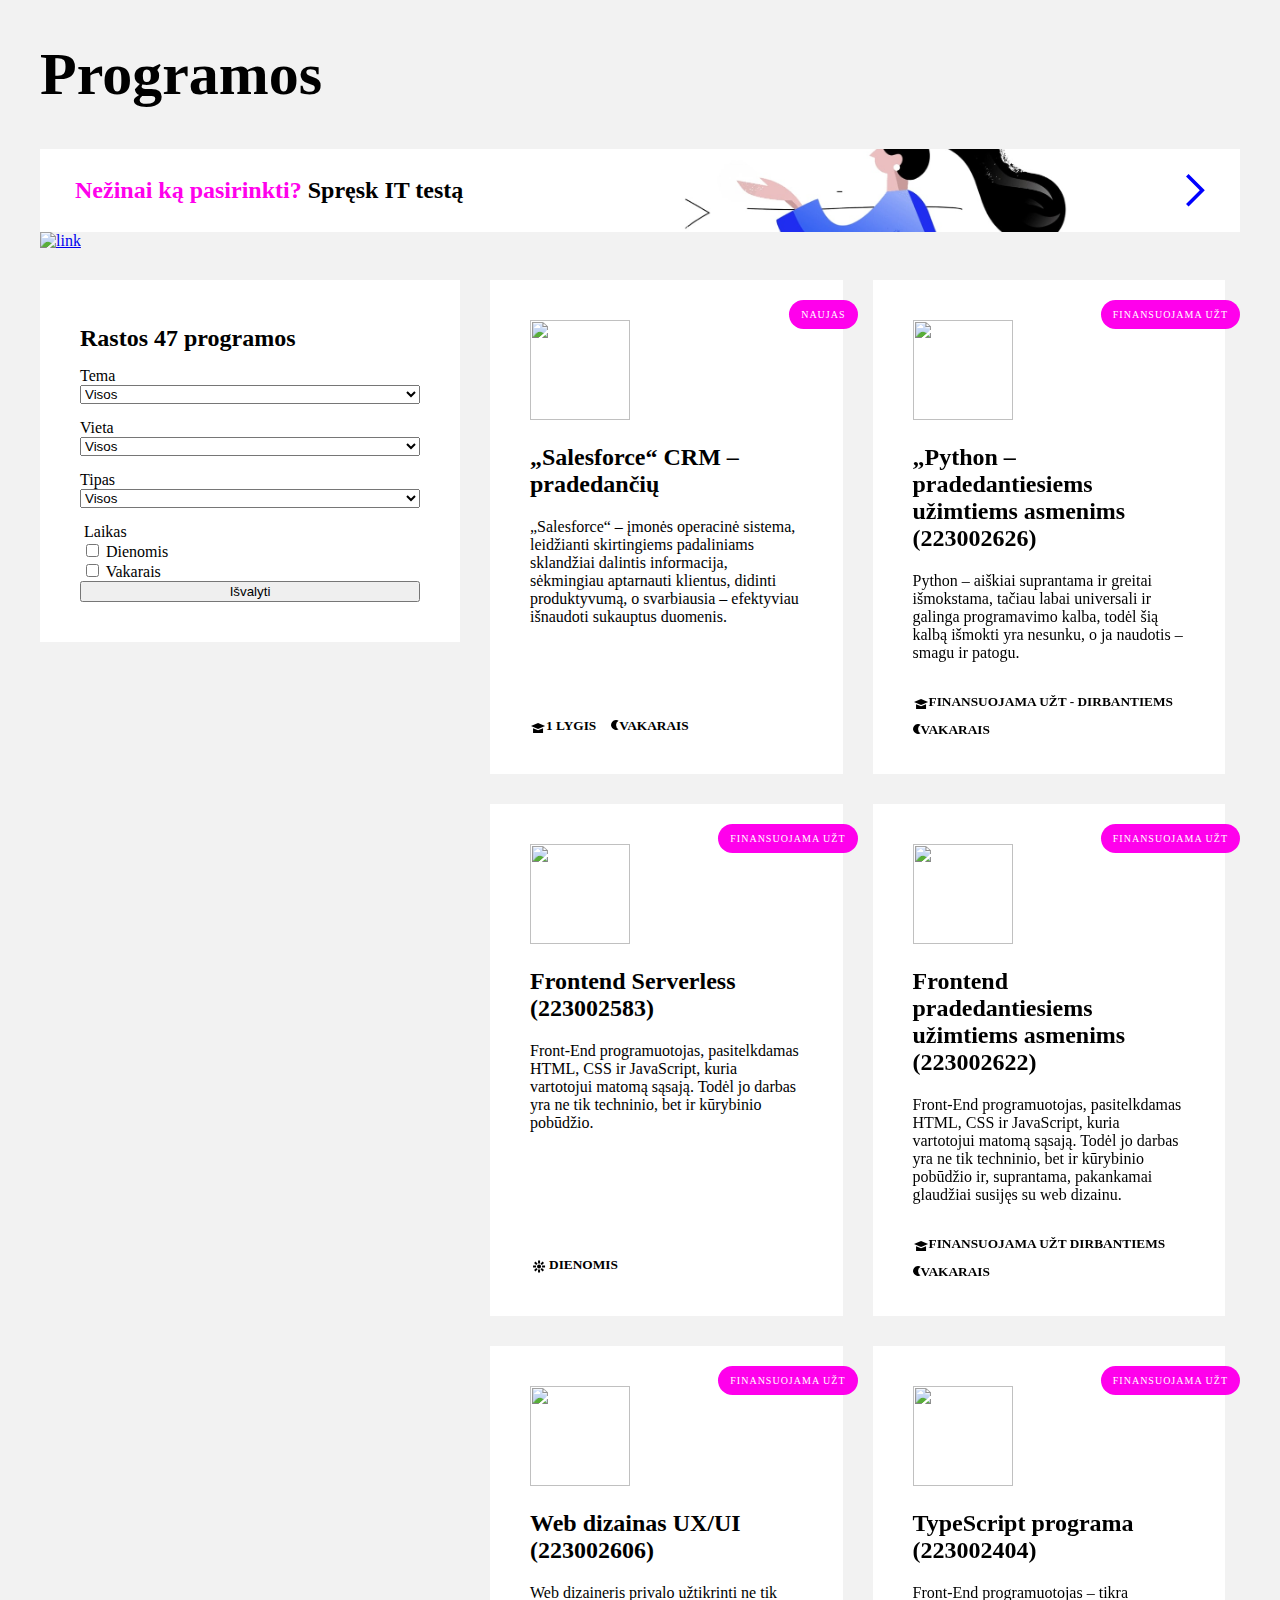
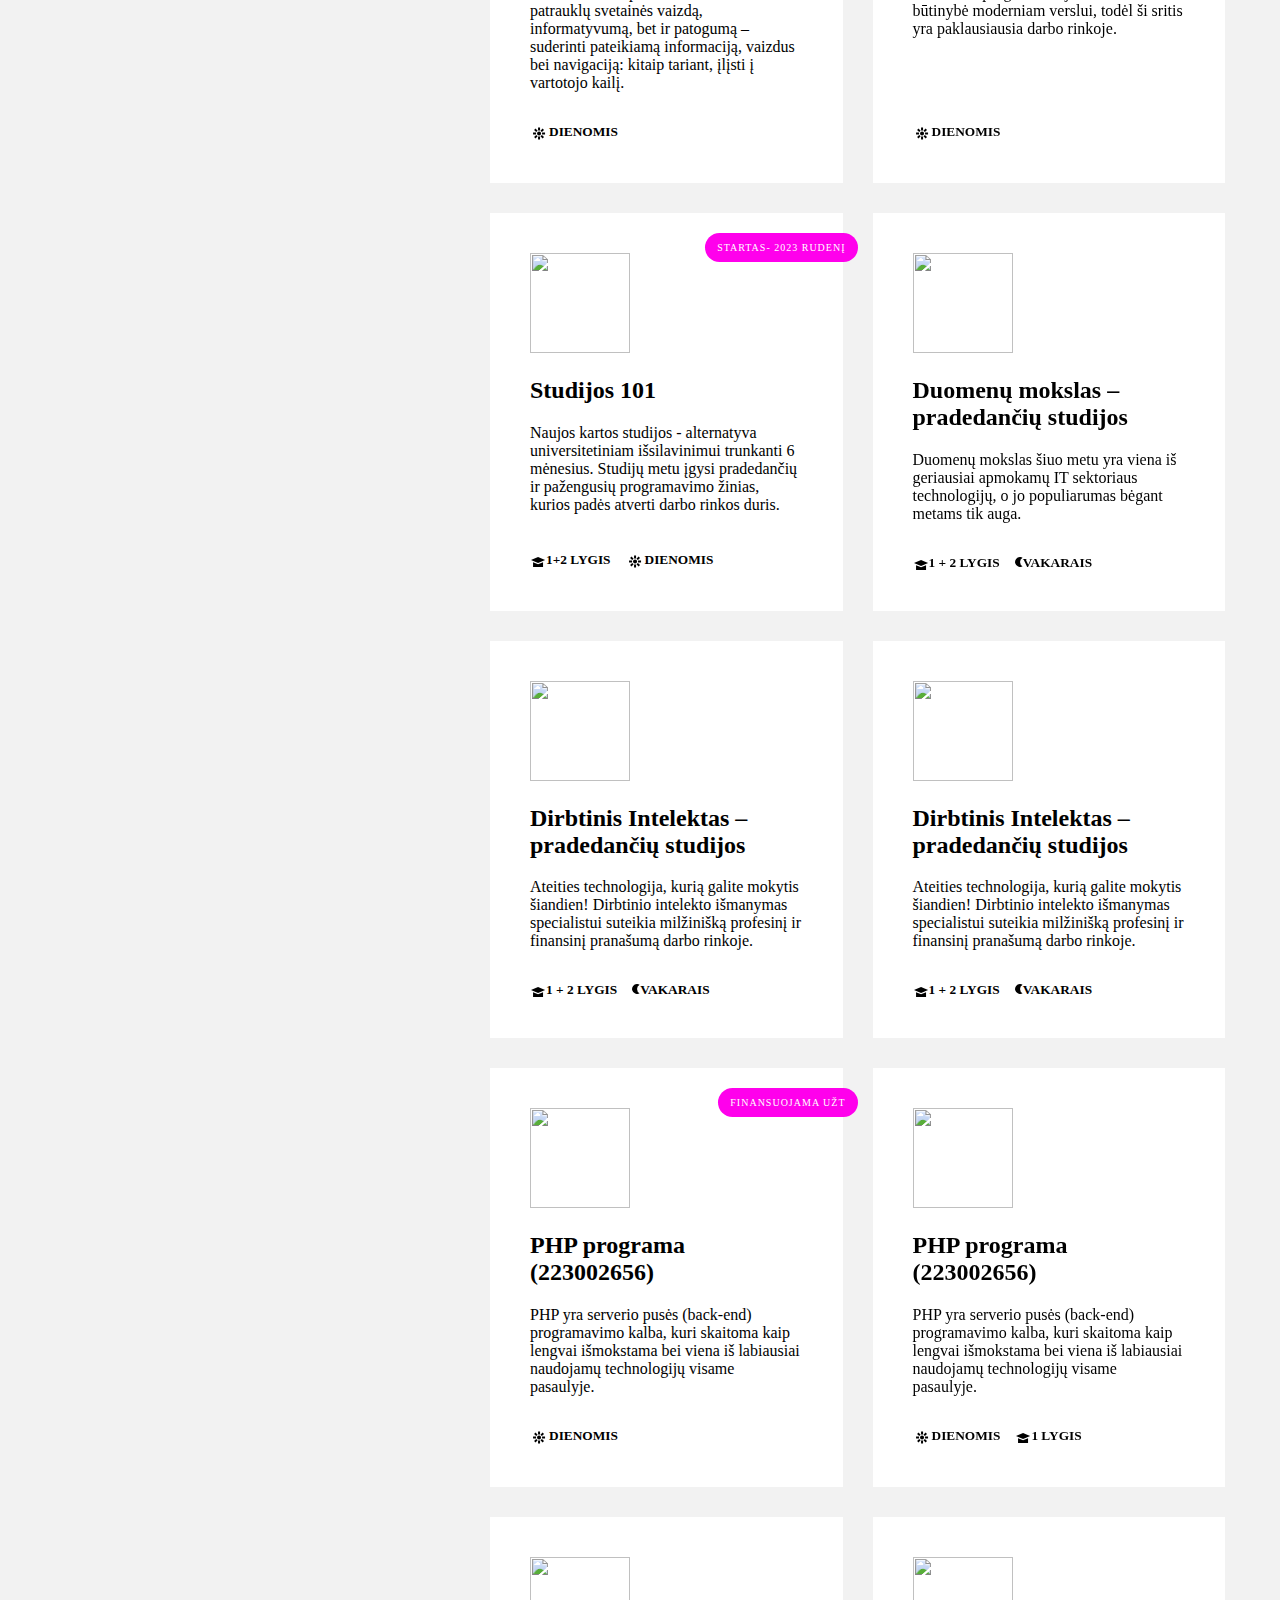
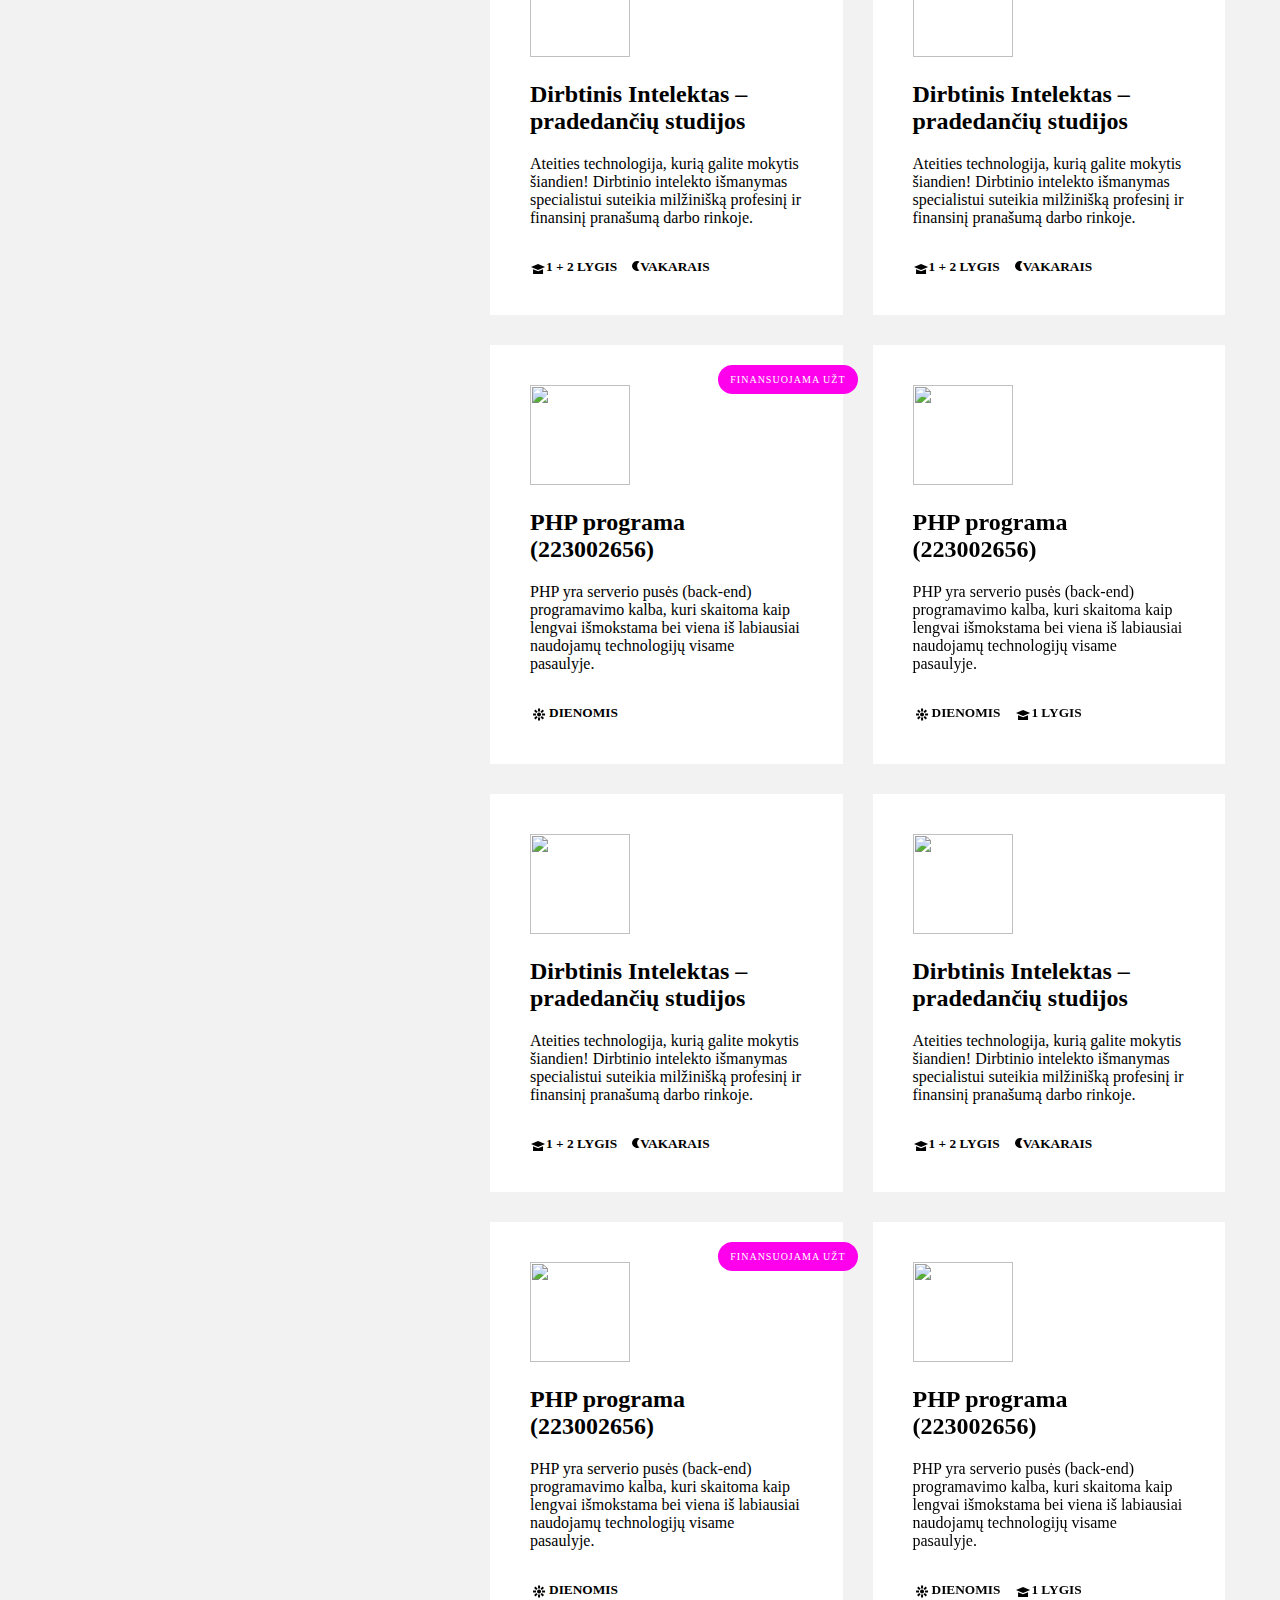
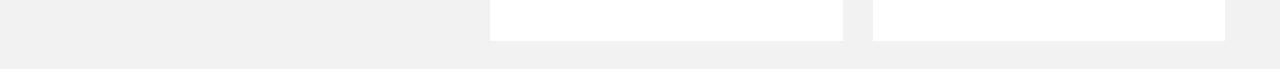
==== index.html @ 1497d42a "name" ====
<!DOCTYPE html>
<html lang="en">

<head>
    <meta charset="UTF-8">
    <meta http-equiv="X-UA-Compatible" content="IE=edge">
    <meta name="viewport" content="width=device-width, initial-scale=1.0">
    <title>Programos</title>

    <link rel="stylesheet" href="/style.css">

</head>

<body>
    <div class="content-wrapper">
        <div class="main-content">
            <h1 class="page-title">Programos</h1>
<a href="#" class="bg-image">
    <span class="link-wrapper"> 
<span class="pink-color">Nežinai ką pasirinkti?</span>
<span class="black-color">Spręsk IT testą</span>
</span>
<svg xmlns='http://www.w3.org/2000/svg' width='19' height='33'><path d='M2.535 32.526L.033 30.024l13.76-13.761L.034 2.502 2.535-.001 18.8 16.263z' fill-rule='evenodd'/></svg>
</a>



            <a href="#"> <img src="https://codeacademy.lt/wp-content/uploads/2021/05/Desktop_banner-2048x140.jpg" alt="link"> </a>
            <div class="programs-wrapper">

                <div class="programs-selector">
                    <h2 class="selector-title">Rastos 47 programos</h2>
                    <div class="selector-element">
                        <label for="theme">Tema</label>
                        <select id="theme">
                            <option value="0">Visos</option>
                            <option value="1">Testavimas</option>
                            <option value="2">Programavimas</option>
                            <option value="3">Dizainas</option>
                            <option value="4">Duomenys</option>
                            <option value="5">Rinkodara</option>
                        </select>
                    </div>

                    <div class="selector-element">
                        <label for="city">Vieta</label>
                        <select id="city">
                            <option value="0">Visos</option>
                            <option value="1">Online</option>
                            <option value="2">Vilnius</option>
                            <option value="3">Kaunas</option>
                            <option value="4">Klaipėda</option>
                        </select>
                    </div>

                    <div class="selector-element">
                        <label for="type">Tipas</label>
                        <select id="type">
                            <option value="0">Visos</option>
                            <option value="1">Testavimas</option>
                            <option value="2">Programavimas</option>
                            <option value="3">Dizainas</option>
                            <option value="4">Duomenys</option>
                            <option value="5">Rinkodara</option>
                        </select>
                    </div>

<fieldset>
<legend for="time-select">Laikas</legend>
    <div class="form-control"> 
<input type="checkbox" id="time-day">
<label for="time-day">Dienomis</label>
</div> 
<div class="form-control"> 
<input type="checkbox" id="time-night">
<label for="time-night">Vakarais</label>
</div> 
</fieldset>
<button>Išvalyti</button>
 </div>


                <div class="programs-options">

                    <div class="course">
                        <a href="#">
                            <span class="label">Naujas</span>
                            <div class="course-wrapper">
                                <img class="image" src="https://codeacademy.lt/wp-content/uploads/2022/08/Black-18.svg">
                            <h2 class="course-title">„Salesforce“ CRM – pradedančių</h2>
                            <p class="course-description">
                                „Salesforce“ – įmonės operacinė sistema, leidžianti skirtingiems padaliniams sklandžiai
                                dalintis informacija, sėkmingiau aptarnauti klientus, didinti produktyvumą, o
                                svarbiausia – efektyviau išnaudoti sukauptus duomenis.
                            </p>
                        </div>
                            <ul class="features">
                                <li class="icon-cap">1 lygis</li>
                                <li class="icon-moon">Vakarais</li>
                            </ul>
                    </a>
                </div>

                <div class="course">
                    <a href="#">
                        <span class="label">Finansuojama UŽT</span>
                        <div class="course-wrapper">
                            <img class="image" src="https://codeacademy.lt/wp-content/uploads//2021/03/Python_dark-1.svg">
                        <h2 class="course-title">„Python – pradedantiesiems užimtiems asmenims (223002626)</h2>
                        <p class="course-description">
                            Python – aiškiai suprantama ir greitai išmokstama, tačiau labai universali ir galinga programavimo kalba, todėl šią kalbą išmokti yra nesunku, o ja naudotis – smagu ir patogu.
                        </p>
                    </div>
                        <ul class="features">
                            <li class="icon-cap">
                                Finansuojama UŽT - dirbantiems                    </li>
                            <li class="icon-moon">Vakarais</li>
                        </ul>
                </a>
            </div>

            <div class="course">
                <a href="#">
                    <span class="label">Finansuojama UŽT</span>
                    <div class="course-wrapper">
                        <img class="image" src="https://codeacademy.lt/wp-content/uploads//2021/03/Fron-End_dark-1.svg">
                    <h2 class="course-title">Frontend Serverless (223002583)</h2>
                    <p class="course-description">
                        Front-End programuotojas, pasitelkdamas HTML, CSS ir JavaScript, kuria vartotojui matomą sąsają. Todėl jo darbas yra ne tik techninio, bet ir kūrybinio pobūdžio.
                    </p>
                </div>
                    <ul class="features">
                        <li class="icon-sun">Dienomis</li>
                    </ul>
            </a>
        </div>

        <div class="course">
            <a href="#">
                <span class="label">Finansuojama UŽT</span>
                <div class="course-wrapper">
                    <img class="image" src="https://codeacademy.lt/wp-content/uploads//2021/03/Fron-End_dark-1.svg">
                <h2 class="course-title">Frontend pradedantiesiems užimtiems asmenims (223002622)</h2>
                <p class="course-description">
                    Front-End programuotojas, pasitelkdamas HTML, CSS ir JavaScript, kuria vartotojui matomą sąsają. Todėl jo darbas yra ne tik techninio, bet ir kūrybinio pobūdžio ir, suprantama, pakankamai glaudžiai susijęs su web dizainu.
                </p>
            </div>
                <ul class="features">
                    <li class="icon-cap">Finansuojama UŽT dirbantiems</li>
                    <li class="icon-moon">Vakarais</li>
                </ul>
        </a>
    </div>

    <div class="course">
        <a href="#">
            <span class="label">Finansuojama UŽT</span>
            <div class="course-wrapper">
                <img class="image" src="https://codeacademy.lt/wp-content/uploads//2021/05/UI_dark.svg">
            <h2 class="course-title">Web dizainas UX/UI (223002606)</h2>
            <p class="course-description">
                Web dizaineris privalo užtikrinti ne tik patrauklų svetainės vaizdą, informatyvumą, bet ir patogumą – suderinti pateikiamą informaciją, vaizdus bei navigaciją: kitaip tariant, įlįsti į vartotojo kailį.
            </p>
        </div>
            <ul class="features">
                <li class="icon-sun">Dienomis</li>
            </ul>
    </a>
</div>

<div class="course">
    <a href="#">
        <span class="label">Finansuojama UŽT</span>
        <div class="course-wrapper">
            <img class="image" src="https://codeacademy.lt/wp-content/uploads//2021/04/TS_w.svg">
        <h2 class="course-title">TypeScript programa (223002404)</h2>
        <p class="course-description">
            Front-End programuotojas – tikra būtinybė moderniam verslui, todėl ši sritis yra paklausiausia darbo rinkoje.
        </p>
    </div>
        <ul class="features">
            <li class="icon-sun">Dienomis</li>
        </ul>
</a>
</div>

<div class="course">
    <a href="#">
        <span class="label">Startas- 2023 rudenį</span>
        <div class="course-wrapper">
            <img class="image" src="https://codeacademy.lt/wp-content/uploads//2021/03/Studijos101_dark-1.svg">
        <h2 class="course-title">Studijos 101</h2>
        <p class="course-description">
            Naujos kartos studijos - alternatyva universitetiniam išsilavinimui trunkanti 6 mėnesius. Studijų metu įgysi pradedančių ir pažengusių programavimo žinias, kurios padės atverti darbo rinkos duris.
        </p>
    </div>
        <ul class="features">
            <li class="icon-cap">1+2 lygis</li>
            <li class="icon-sun">Dienomis</li>
        </ul>
</a>
</div>

<div class="course">
    <a href="#">
        <div class="course-wrapper">
            <img class="image" src="https://codeacademy.lt/wp-content/uploads/2021/06/Data_W.png">
        <h2 class="course-title">Duomenų mokslas – pradedančių studijos</h2>
        <p class="course-description">
            Duomenų mokslas šiuo metu yra viena iš geriausiai apmokamų IT sektoriaus technologijų, o jo populiarumas bėgant metams tik auga.
        </p>
    </div>
        <ul class="features">
            <li class="icon-cap">1 + 2 lygis</li>
            <li class="icon-moon">Vakarais</li>
        </ul>
</a>
</div>

<div class="course">
    <a href="#">
        <div class="course-wrapper">
            <img class="image" src="https://codeacademy.lt/wp-content/uploads//2021/03/AI_dark-1.svg">
        <h2 class="course-title">Dirbtinis Intelektas – pradedančių studijos</h2>
        <p class="course-description">
            Ateities technologija, kurią galite mokytis šiandien! Dirbtinio intelekto išmanymas specialistui suteikia milžinišką profesinį ir finansinį pranašumą darbo rinkoje. 
        </p>
    </div>
        <ul class="features">
            <li class="icon-cap">1 + 2 lygis</li>
            <li class="icon-moon">Vakarais</li>
        </ul>
</a>
</div>

<div class="course">
    <a href="#">
        <div class="course-wrapper">
            <img class="image" src="https://codeacademy.lt/wp-content/uploads//2021/03/AI_dark-1.svg">
        <h2 class="course-title">Dirbtinis Intelektas – pradedančių studijos</h2>
        <p class="course-description">
            Ateities technologija, kurią galite mokytis šiandien! Dirbtinio intelekto išmanymas specialistui suteikia milžinišką profesinį ir finansinį pranašumą darbo rinkoje. 
        </p>
    </div>
        <ul class="features">
            <li class="icon-cap">1 + 2 lygis</li>
            <li class="icon-moon">Vakarais</li>
        </ul>
</a>
</div>

<div class="course">
    <a href="#">
        <span class="label">Finansuojama UŽT</span>
        <div class="course-wrapper">
            <img class="image" src="https://codeacademy.lt/wp-content/uploads//2021/03/PHP_dark-1.svg">
        <h2 class="course-title">PHP programa (223002656)</h2>
        <p class="course-description">
            PHP yra serverio pusės (back-end) programavimo kalba, kuri skaitoma kaip lengvai išmokstama bei viena iš labiausiai naudojamų technologijų visame pasaulyje.
        </p>
    </div>
        <ul class="features">
            <li class="icon-sun">Dienomis</li>
        </ul>
</a>
</div>

<div class="course">
    <a href="#">
        <div class="course-wrapper">
            <img class="image" src="https://codeacademy.lt/wp-content/uploads//2021/03/PHP_dark-1.svg">
        <h2 class="course-title">PHP programa (223002656)</h2>
        <p class="course-description">
            PHP yra serverio pusės (back-end) programavimo kalba, kuri skaitoma kaip lengvai išmokstama bei viena iš labiausiai naudojamų technologijų visame pasaulyje.
        </p>
    </div>
        <ul class="features">
            <li class="icon-sun">Dienomis</li>
            <li class="icon-cap">1 lygis</li>
        </ul>
</a>
</div>

<div class="course">
    <a href="#">
        <div class="course-wrapper">
            <img class="image" src="https://codeacademy.lt/wp-content/uploads//2021/03/AI_dark-1.svg">
        <h2 class="course-title">Dirbtinis Intelektas – pradedančių studijos</h2>
        <p class="course-description">
            Ateities technologija, kurią galite mokytis šiandien! Dirbtinio intelekto išmanymas specialistui suteikia milžinišką profesinį ir finansinį pranašumą darbo rinkoje. 
        </p>
    </div>
        <ul class="features">
            <li class="icon-cap">1 + 2 lygis</li>
            <li class="icon-moon">Vakarais</li>
        </ul>
</a>
</div>

<div class="course">
    <a href="#">
        <div class="course-wrapper">
            <img class="image" src="https://codeacademy.lt/wp-content/uploads//2021/03/AI_dark-1.svg">
        <h2 class="course-title">Dirbtinis Intelektas – pradedančių studijos</h2>
        <p class="course-description">
            Ateities technologija, kurią galite mokytis šiandien! Dirbtinio intelekto išmanymas specialistui suteikia milžinišką profesinį ir finansinį pranašumą darbo rinkoje. 
        </p>
    </div>
        <ul class="features">
            <li class="icon-cap">1 + 2 lygis</li>
            <li class="icon-moon">Vakarais</li>
        </ul>
</a>
</div>

<div class="course">
    <a href="#">
        <span class="label">Finansuojama UŽT</span>
        <div class="course-wrapper">
            <img class="image" src="https://codeacademy.lt/wp-content/uploads//2021/03/PHP_dark-1.svg">
        <h2 class="course-title">PHP programa (223002656)</h2>
        <p class="course-description">
            PHP yra serverio pusės (back-end) programavimo kalba, kuri skaitoma kaip lengvai išmokstama bei viena iš labiausiai naudojamų technologijų visame pasaulyje.
        </p>
    </div>
        <ul class="features">
            <li class="icon-sun">Dienomis</li>
        </ul>
</a>
</div>

<div class="course">
    <a href="#">
        <div class="course-wrapper">
            <img class="image" src="https://codeacademy.lt/wp-content/uploads//2021/03/PHP_dark-1.svg">
        <h2 class="course-title">PHP programa (223002656)</h2>
        <p class="course-description">
            PHP yra serverio pusės (back-end) programavimo kalba, kuri skaitoma kaip lengvai išmokstama bei viena iš labiausiai naudojamų technologijų visame pasaulyje.
        </p>
    </div>
        <ul class="features">
            <li class="icon-sun">Dienomis</li>
            <li class="icon-cap">1 lygis</li>
        </ul>
</a>
</div>


<div class="course">
    <a href="#">
        <div class="course-wrapper">
            <img class="image" src="https://codeacademy.lt/wp-content/uploads//2021/03/AI_dark-1.svg">
        <h2 class="course-title">Dirbtinis Intelektas – pradedančių studijos</h2>
        <p class="course-description">
            Ateities technologija, kurią galite mokytis šiandien! Dirbtinio intelekto išmanymas specialistui suteikia milžinišką profesinį ir finansinį pranašumą darbo rinkoje. 
        </p>
    </div>
        <ul class="features">
            <li class="icon-cap">1 + 2 lygis</li>
            <li class="icon-moon">Vakarais</li>
        </ul>
</a>
</div>

<div class="course">
    <a href="#">
        <div class="course-wrapper">
            <img class="image" src="https://codeacademy.lt/wp-content/uploads//2021/03/AI_dark-1.svg">
        <h2 class="course-title">Dirbtinis Intelektas – pradedančių studijos</h2>
        <p class="course-description">
            Ateities technologija, kurią galite mokytis šiandien! Dirbtinio intelekto išmanymas specialistui suteikia milžinišką profesinį ir finansinį pranašumą darbo rinkoje. 
        </p>
    </div>
        <ul class="features">
            <li class="icon-cap">1 + 2 lygis</li>
            <li class="icon-moon">Vakarais</li>
        </ul>
</a>
</div>

<div class="course">
    <a href="#">
        <span class="label">Finansuojama UŽT</span>
        <div class="course-wrapper">
            <img class="image" src="https://codeacademy.lt/wp-content/uploads//2021/03/PHP_dark-1.svg">
        <h2 class="course-title">PHP programa (223002656)</h2>
        <p class="course-description">
            PHP yra serverio pusės (back-end) programavimo kalba, kuri skaitoma kaip lengvai išmokstama bei viena iš labiausiai naudojamų technologijų visame pasaulyje.
        </p>
    </div>
        <ul class="features">
            <li class="icon-sun">Dienomis</li>
        </ul>
</a>
</div>

<div class="course">
    <a href="#">
        <div class="course-wrapper">
            <img class="image" src="https://codeacademy.lt/wp-content/uploads//2021/03/PHP_dark-1.svg">
        <h2 class="course-title">PHP programa (223002656)</h2>
        <p class="course-description">
            PHP yra serverio pusės (back-end) programavimo kalba, kuri skaitoma kaip lengvai išmokstama bei viena iš labiausiai naudojamų technologijų visame pasaulyje.
        </p>
    </div>
        <ul class="features">
            <li class="icon-sun">Dienomis</li>
            <li class="icon-cap">1 lygis</li>
        </ul>
</a>
</div>

            </div>
        </div>
    </div>


</body>

</html>
---- style.css ----
*, *::before, *::after {
    box-sizing: border-box;
  }

  body {
    background-color: #f2f2f2;
  }

.content-wrapper{
  max-width: 1200px;
    margin-left: auto;
    margin-right: auto;
}

.pink-color {
  color: #ff00ec;
}
.black-color {
  color: black;
}

.bg-image {
  text-decoration: none;
  font-size: 24px;
  font-weight: 700;

  background-color: white;
  display: flex;
  justify-content: space-between;
  align-items: center;
  padding:25px 35px;
  background-image: url("/img/banner.jpg");
  background-size: 35%;
  background-repeat: no-repeat;
  background-position: 80% 85%;
}

.bg-image svg {
fill: blue;
}



  h1.page-title {
    font-size: 60px;
  }

  .main-content a img{
  height: 80px;
  width: 100%;
  }

  .programs-selector {
    background-color: white;
    padding: 45px 40px 40px;
    width: 35%;
}
h2.selector-title,
.selector-element {
  margin: 0px 0px 15px;
}

.course {
  width: calc((100% - 30px) / 2);
  background-color: white;
position:relative;
padding: 40px 40px 20px;
}

.course a {
  text-decoration: none;
  color: black;
 height: 100%;
  display: flex;
  flex-direction: column;
  justify-content: space-between;
}

.course a img{
width: 100px;
height: 100px;
}

span.label {
  border-radius: 30px;
  background-color: #ff00ec;
  padding: 9px 12px;
  text-transform: uppercase;
  font-size: 10px;
  color: white;
  position:absolute;
  right: -15px;
  top:20px;
  letter-spacing: 1px;
  display: inline-block;
  text-align: center;
}

.programs-options {
  /* display: flex;
  flex-wrap: wrap; */
display: grid;
grid-template-columns: 1fr 1fr;
grid-template-rows: repeat (10, 1fr);
width: 65%;
gap: 30px;
  padding-left: 30px;
  padding-right: 15px;
  margin-bottom: 20px;
}

.course{ 
  grid-column: span 1;
  grid-row: span 1;
  width: 100%;
}

.programs-wrapper {
  display: flex;
  align-items: flex-start;
  margin-top: 30px;
  
}

ul.features{
  display: flex;
  flex-wrap:wrap;
  padding-left: 0px;
  list-style-type: none;
  column-gap: 15px;
  row-gap: 8px;
}

ul.features li {
  text-transform: uppercase;
  font-weight: bold;
  font-size: smaller;
  display: flex;
  align-items:flex-start;
}

.icon-cap::before{
  content: url(/img/kepurėlė.svg) 
}

.icon-moon::before{
  content: url(/img/mėnulis.svg) 
}
.icon-sun::before{
  content: url(/img/saulutė.svg) 
}

.programs-selector {
  position: sticky;
  top: 10px;
}

.selector-element {
  display: flex;
  flex-direction: column;
}

fieldset{
  border:0;
  padding: 0px;
}

fieldset .form-control {
  flex-direction: row;
}

button {
  display: block;
  width: 100%;
}
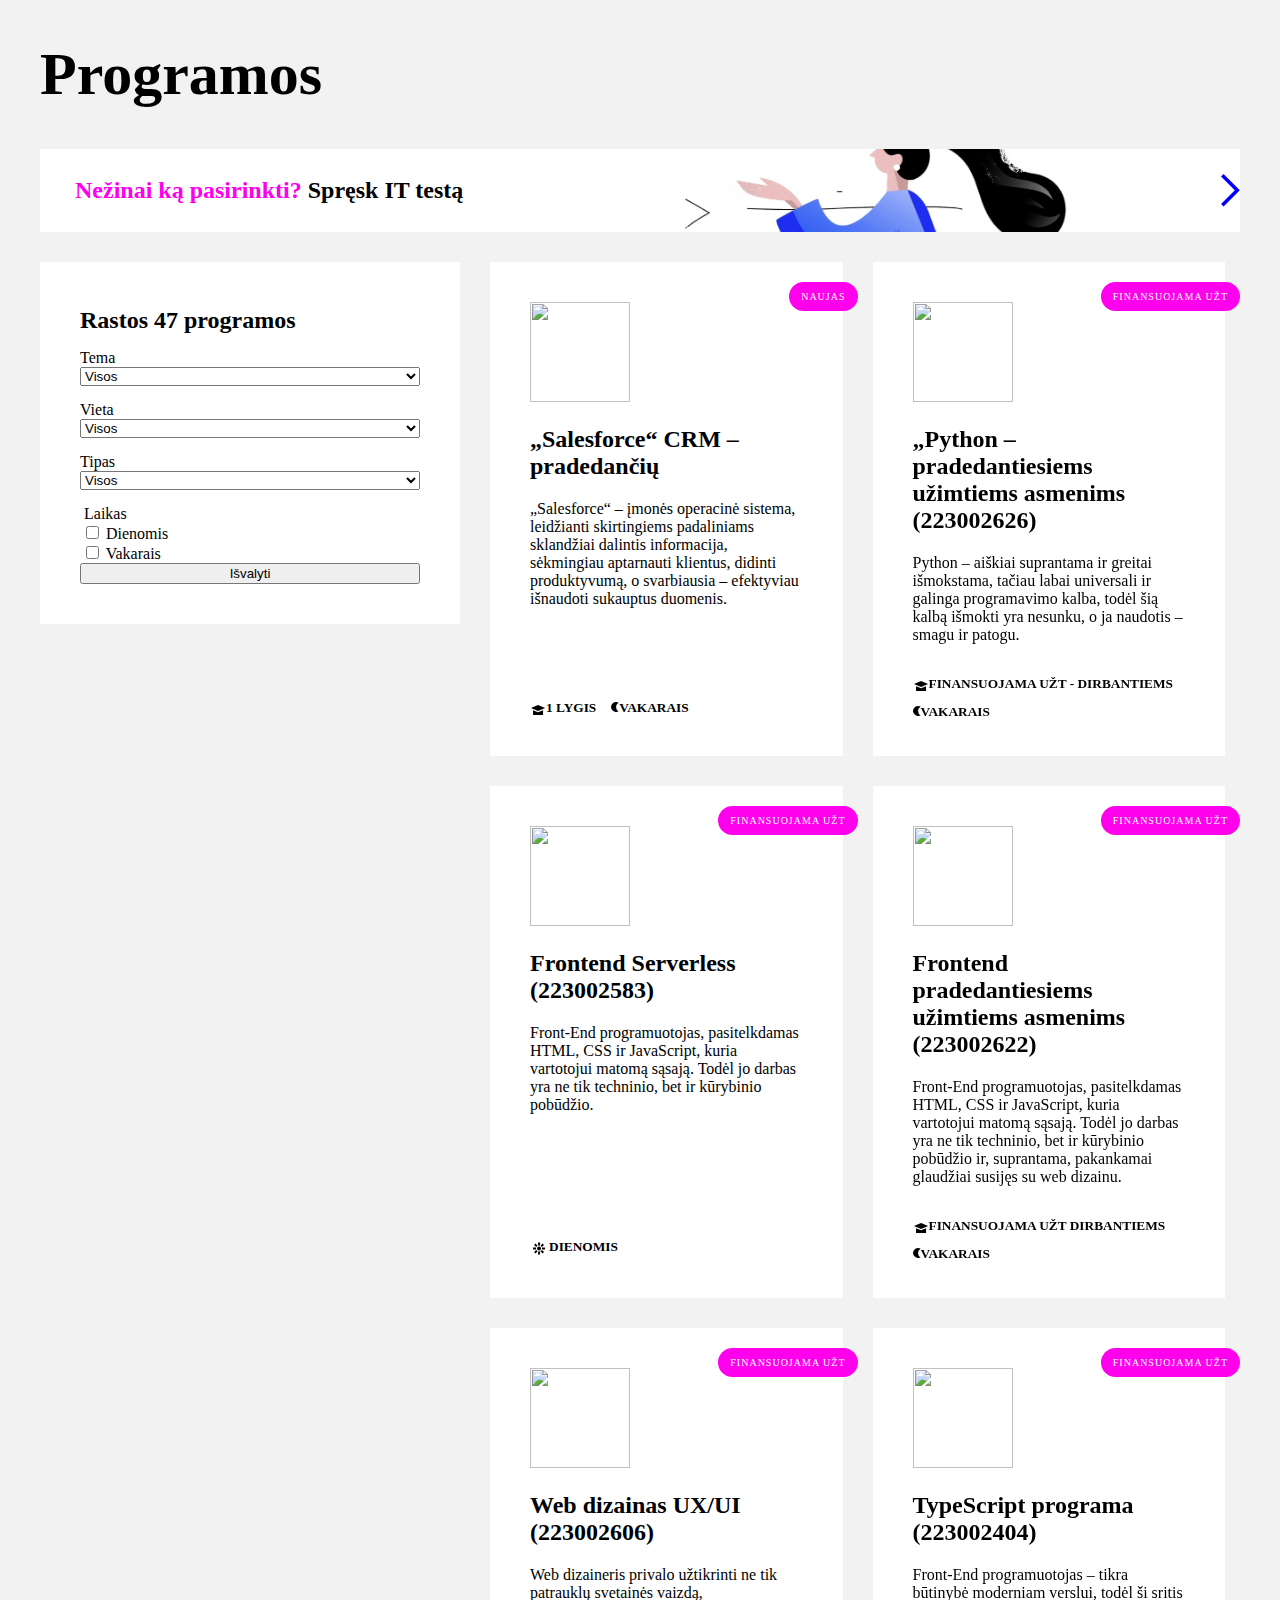
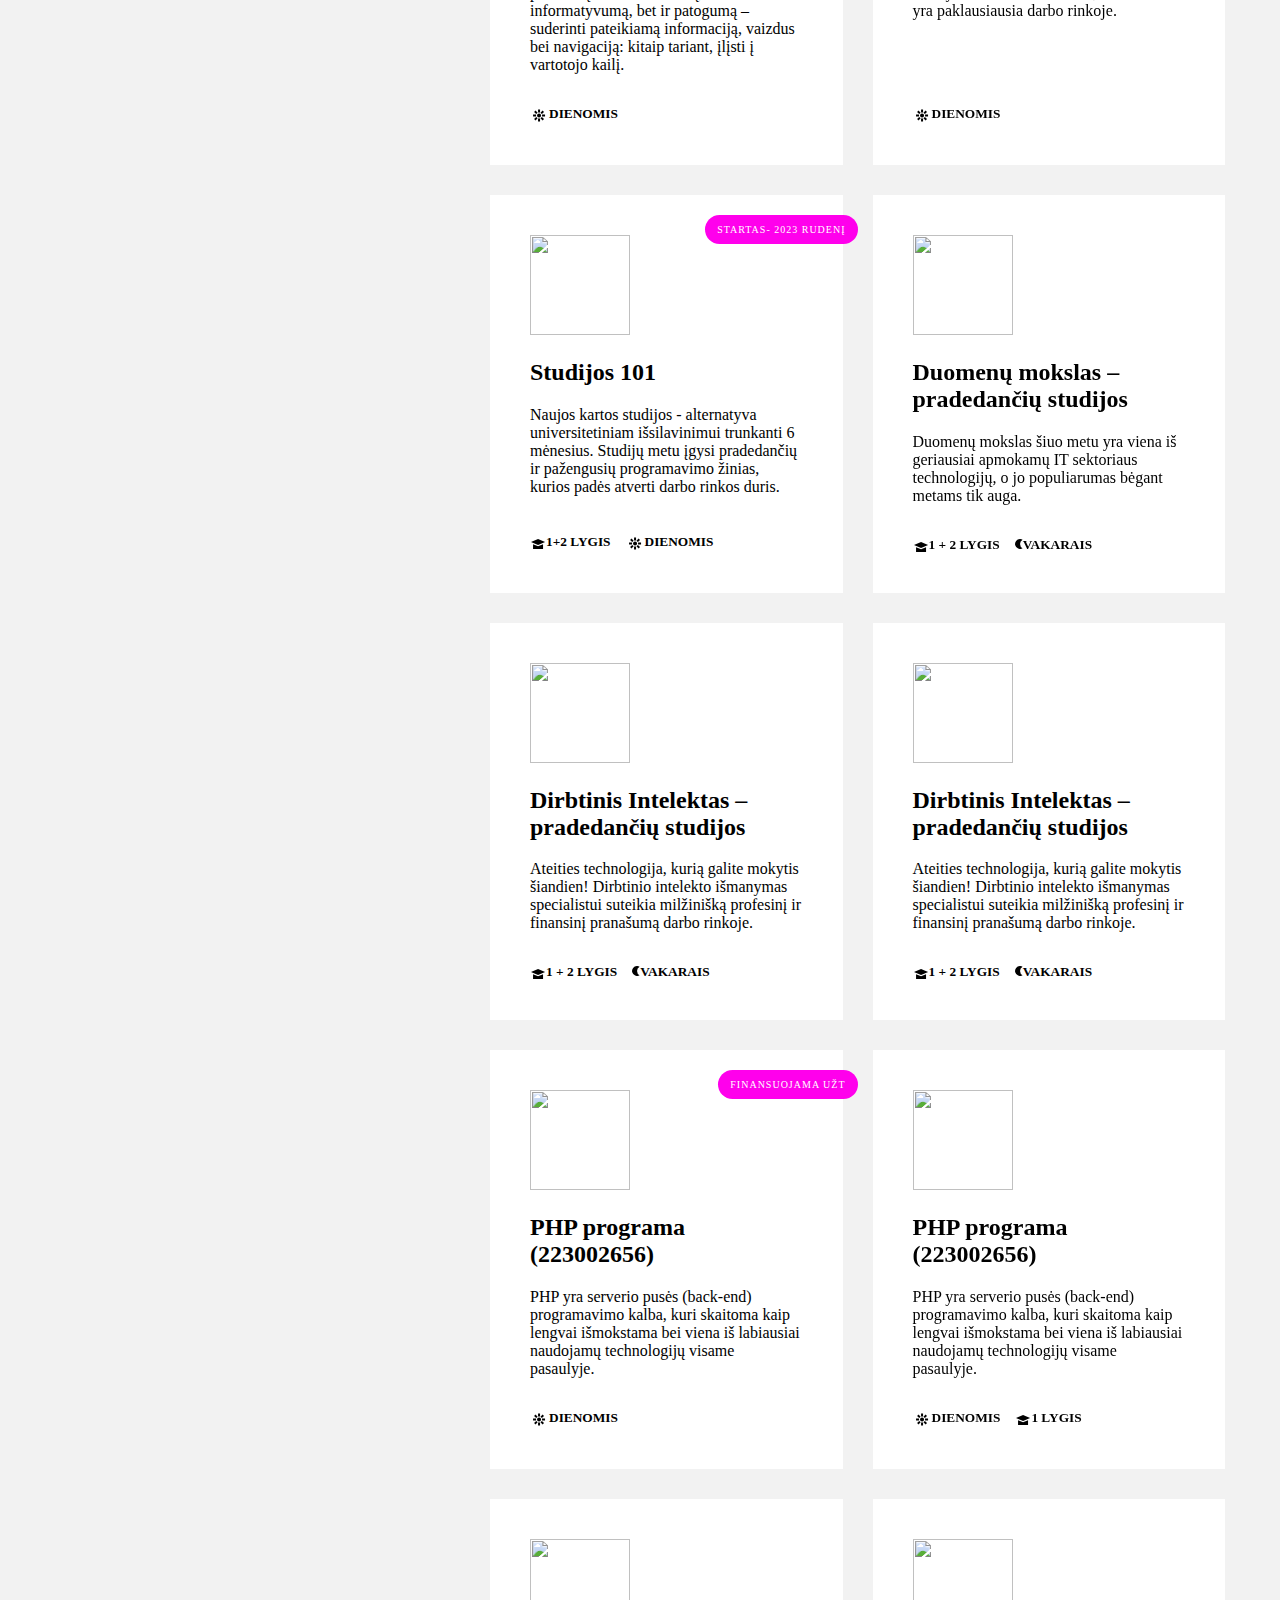
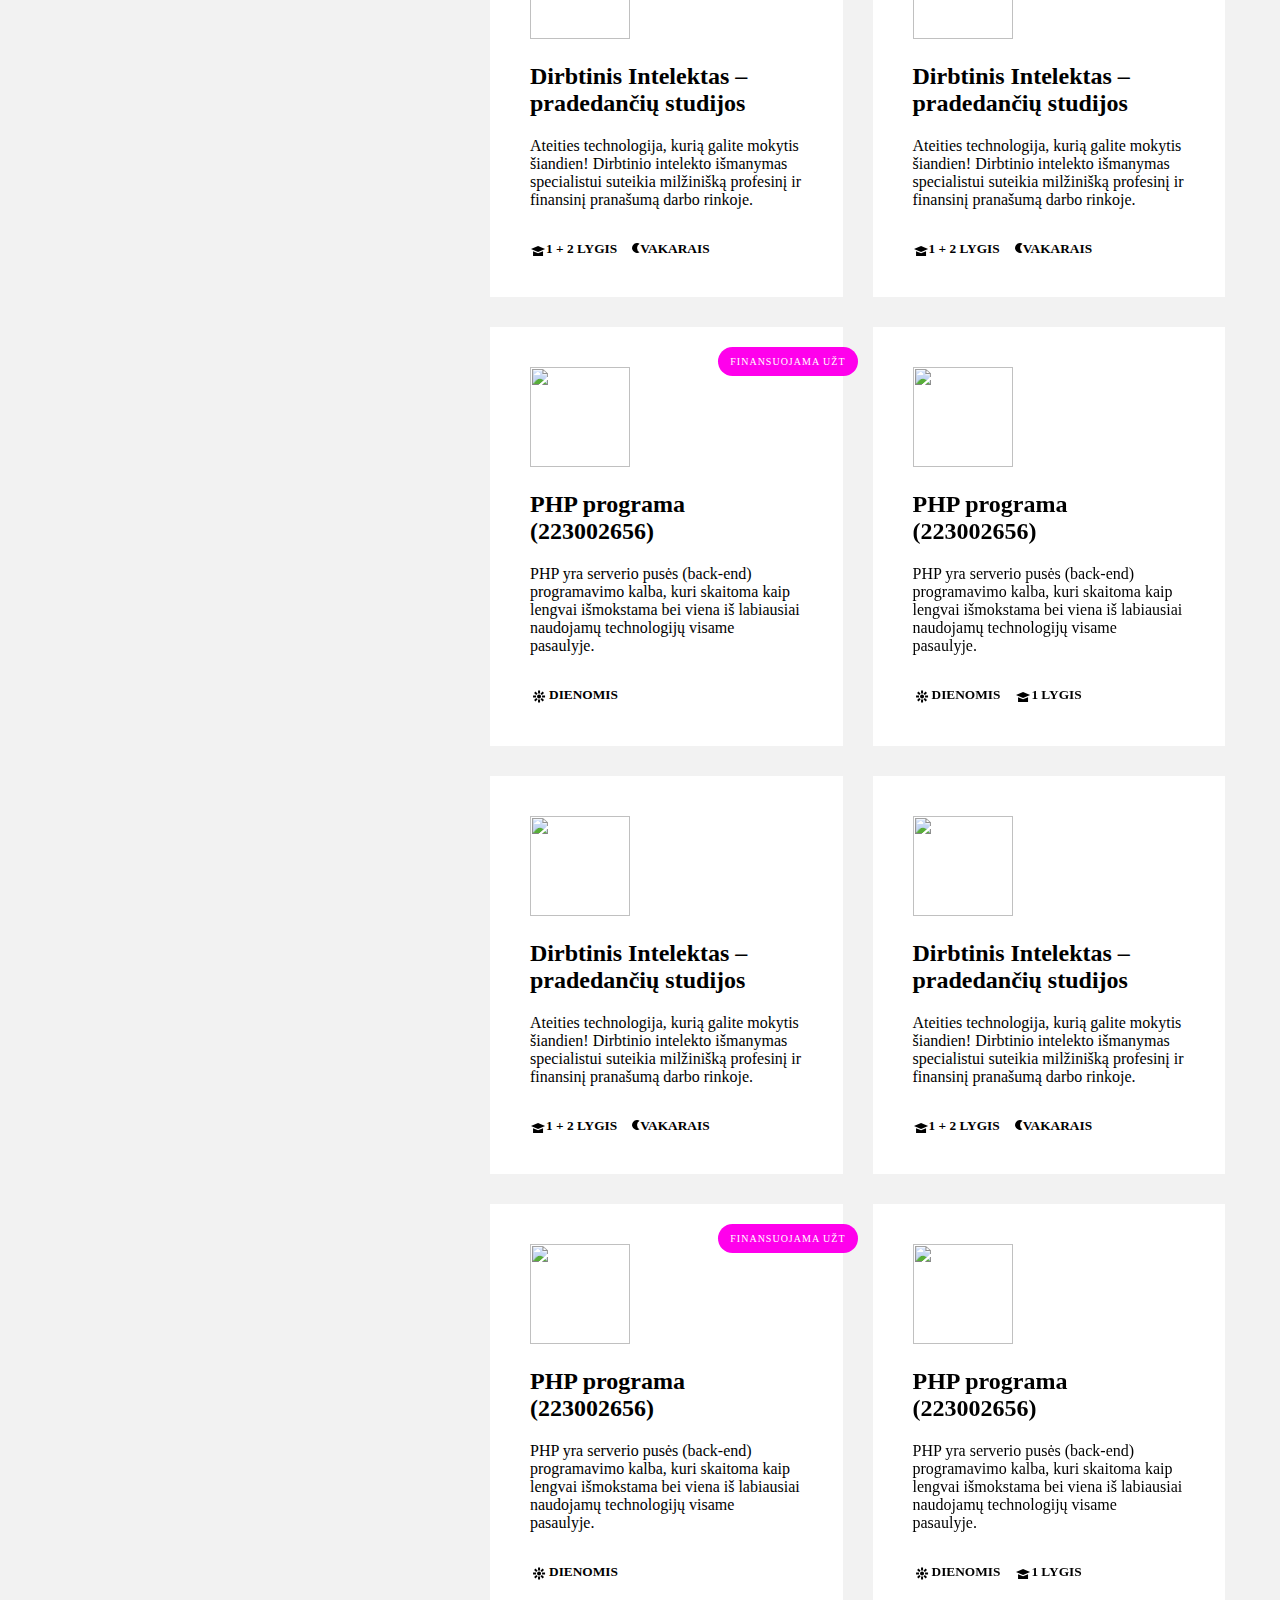
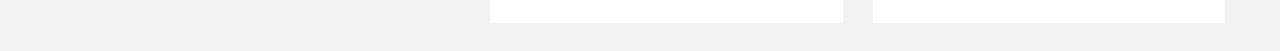
==== commit 7246ab23: "Responsive disign" ====
--- a/index.html
+++ b/index.html
@@ -7,7 +7,7 @@
     <meta name="viewport" content="width=device-width, initial-scale=1.0">
     <title>Programos</title>
 
-    <link rel="stylesheet" href="/style.css">
+    <link rel="stylesheet" href="./style.css">
 
 </head>
 
@@ -23,9 +23,6 @@
 <svg xmlns='http://www.w3.org/2000/svg' width='19' height='33'><path d='M2.535 32.526L.033 30.024l13.76-13.761L.034 2.502 2.535-.001 18.8 16.263z' fill-rule='evenodd'/></svg>
 </a>
 
-
-
-            <a href="#"> <img src="https://codeacademy.lt/wp-content/uploads/2021/05/Desktop_banner-2048x140.jpg" alt="link"> </a>
             <div class="programs-wrapper">
 
                 <div class="programs-selector">
--- a/style.css
+++ b/style.css
@@ -28,7 +28,9 @@
   display: flex;
   justify-content: space-between;
   align-items: center;
-  padding:25px 35px;
+  padding-top:25px;
+  padding-bottom:25px;
+  padding-left:35px;
   background-image: url("/img/banner.jpg");
   background-size: 35%;
   background-repeat: no-repeat;
@@ -39,8 +41,6 @@
 fill: blue;
 }
 
-
-
   h1.page-title {
     font-size: 60px;
   }
@@ -61,7 +61,6 @@
 }
 
 .course {
-  width: calc((100% - 30px) / 2);
   background-color: white;
 position:relative;
 padding: 40px 40px 20px;
@@ -97,8 +96,6 @@
 }
 
 .programs-options {
-  /* display: flex;
-  flex-wrap: wrap; */
 display: grid;
 grid-template-columns: 1fr 1fr;
 grid-template-rows: repeat (10, 1fr);
@@ -112,7 +109,6 @@
 .course{ 
   grid-column: span 1;
   grid-row: span 1;
-  width: 100%;
 }
 
 .programs-wrapper {
@@ -175,3 +171,55 @@
 }
 
 
+@media screen and (max-width: 999px) {
+
+  .programs-options { width: 60%;
+    grid-template-columns: 1fr;
+  }
+  .programs-selector {
+    width: 40%;
+  }
+}
+@media screen and (max-width: 800px) {
+
+  .programs-options { width: 100%;
+    padding: 0;
+    grid-template-columns: 1fr 1fr;
+  }
+  .programs-selector{
+    width: 100%;
+    display:none;
+  }
+  .programs-wrapper{
+    flex-direction: column;
+    row-gap: 30px;
+  }
+  .main-content{
+    padding-left: 15px;
+  }
+
+span.link-wrapper {
+    display: flex;
+    flex-direction: column;
+    row-gap: 8px;
+}
+    a.bg-image {
+      padding-bottom: 150px;
+      padding-top: 45px;
+      align-items: flex-start;
+    font-size: 30px;
+  background-size: 87%;
+}
+  }
+
+  
+
+  @media screen and (max-width: 600px){
+    .programs-options{
+      grid-template-columns: 1fr;
+    }
+    .bg-img {
+    background-size: 70%;
+    }
+  }
+
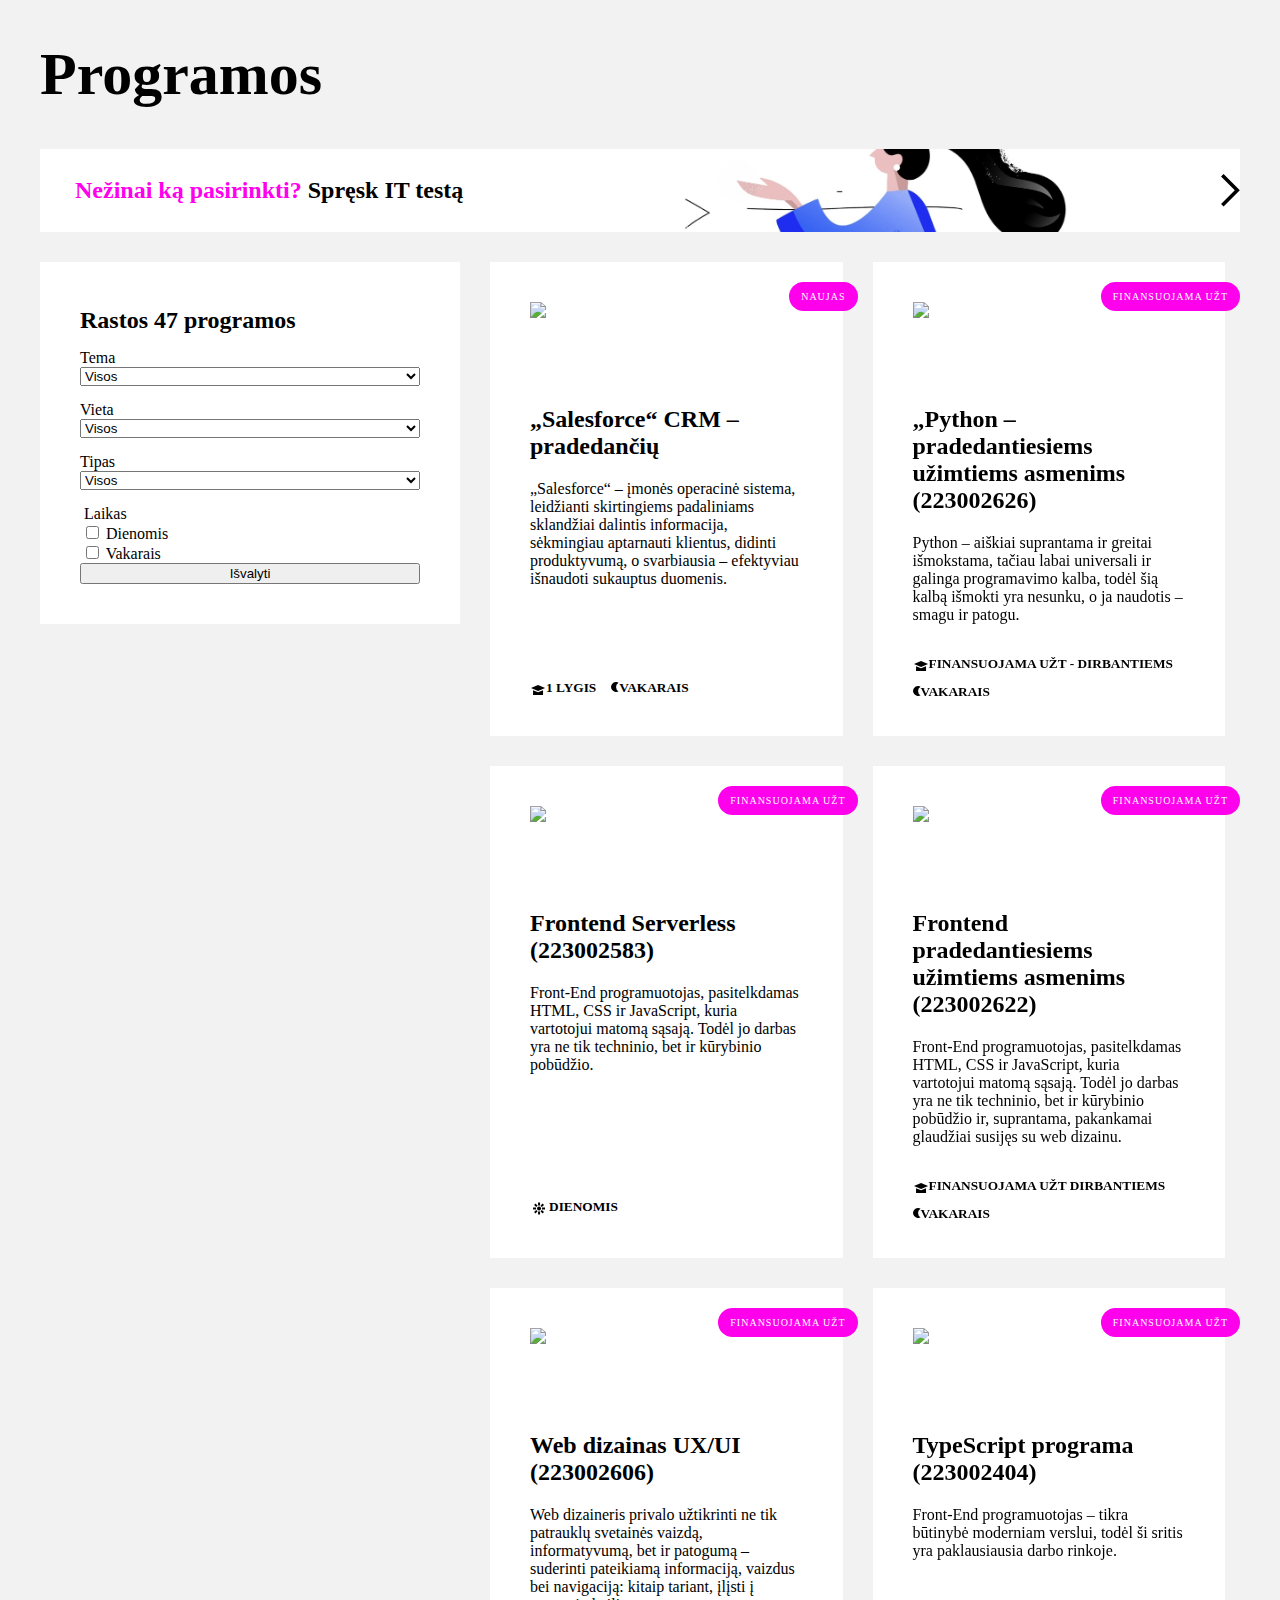
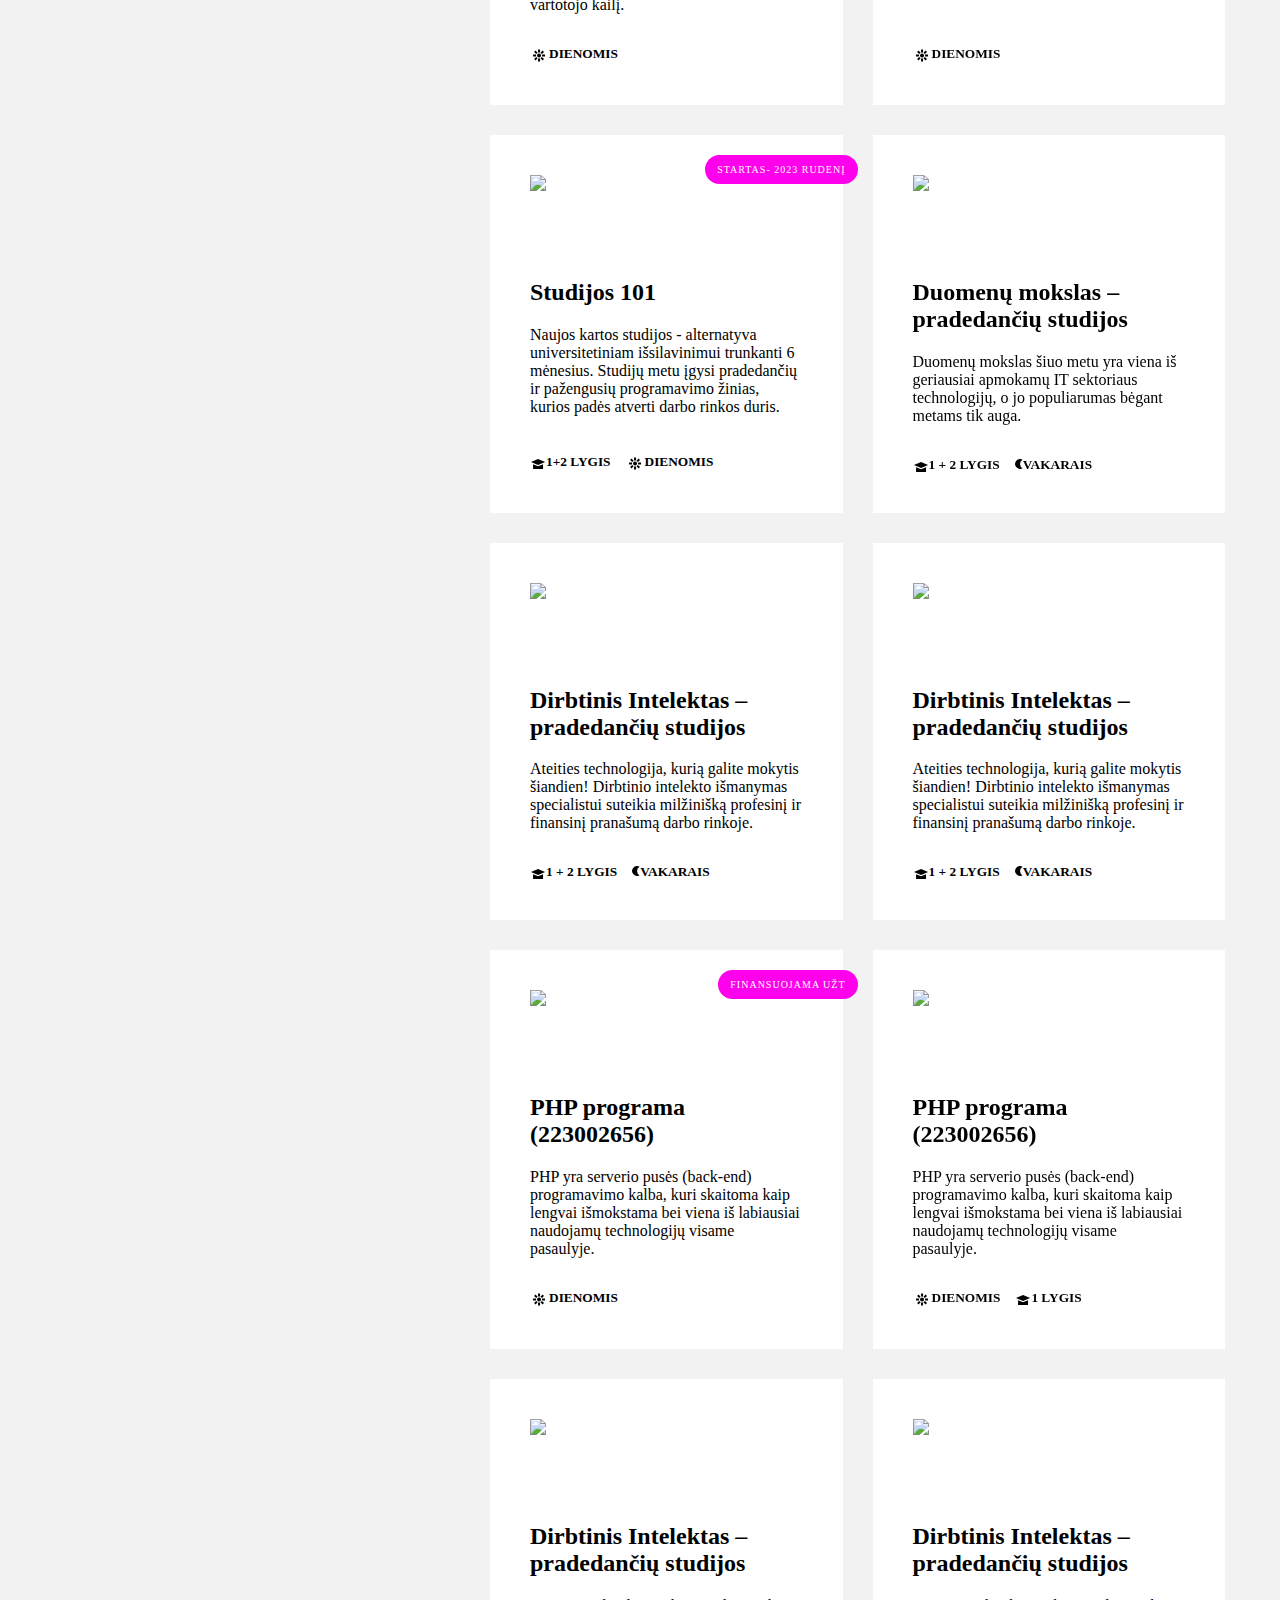
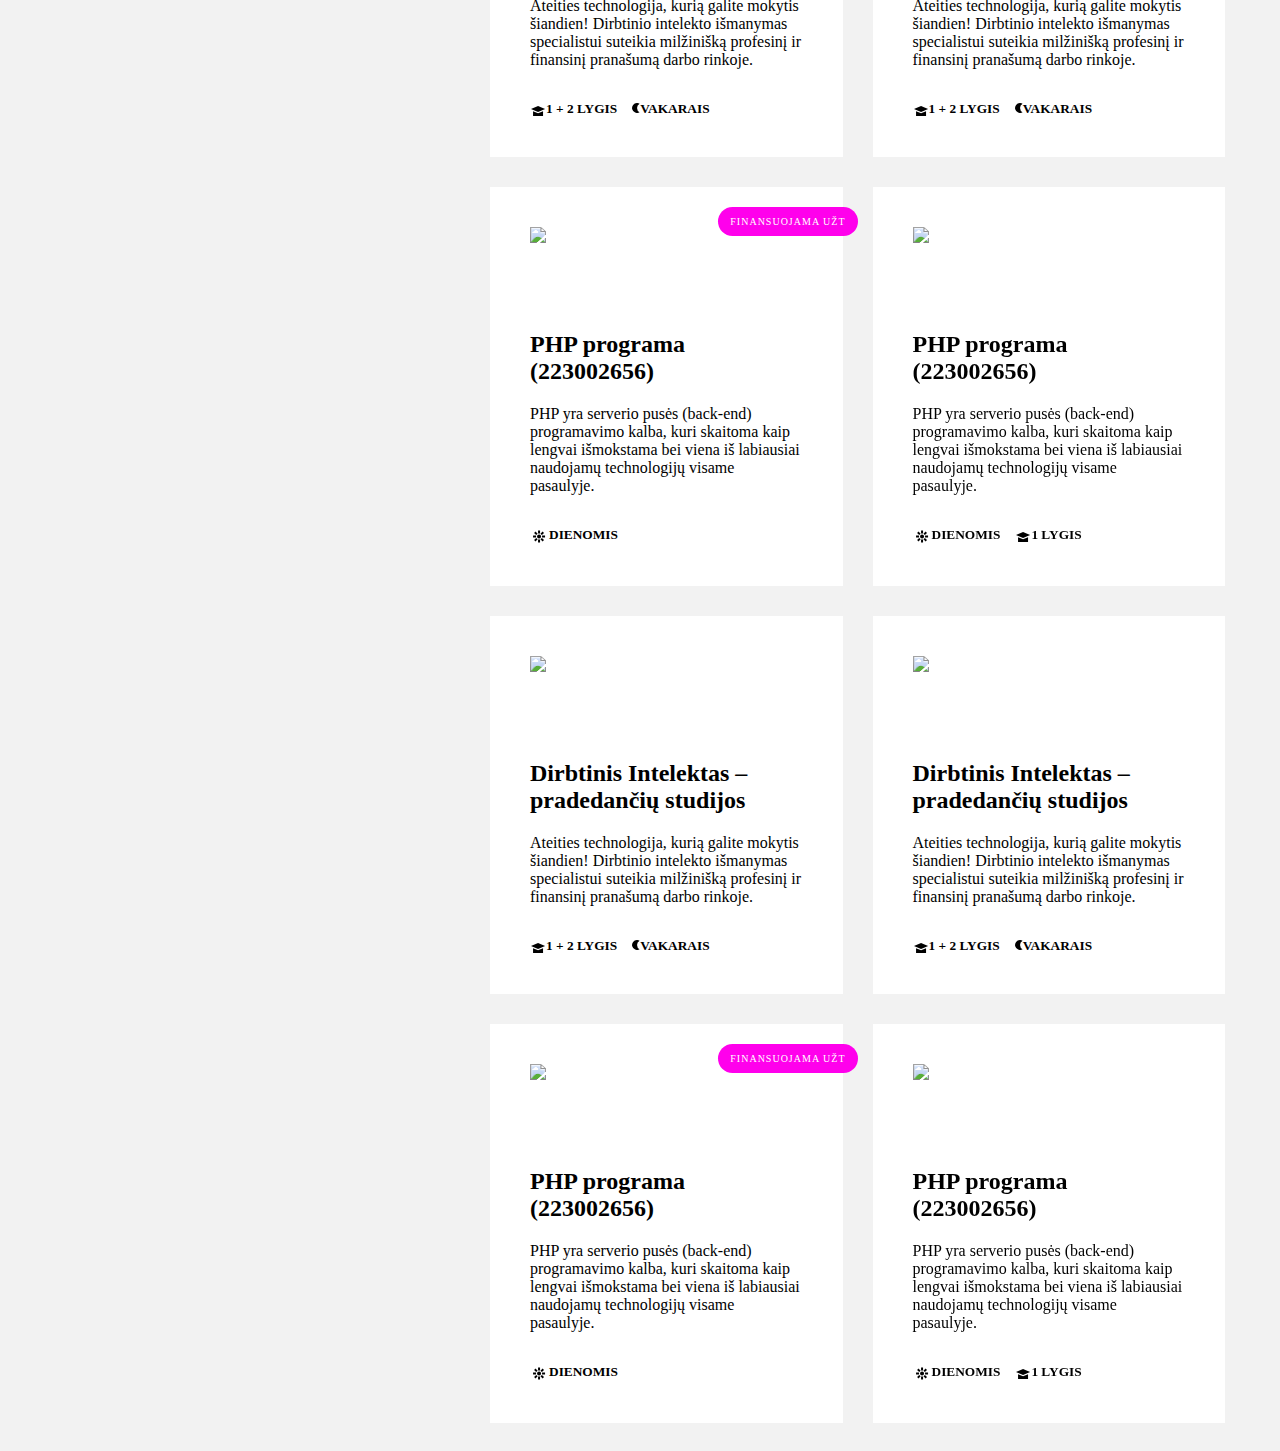
==== commit 7bc856b2: "Sass responsive" ====
--- a/index.html
+++ b/index.html
@@ -15,13 +15,16 @@
     <div class="content-wrapper">
         <div class="main-content">
             <h1 class="page-title">Programos</h1>
-<a href="#" class="bg-image">
-    <span class="link-wrapper"> 
-<span class="pink-color">Nežinai ką pasirinkti?</span>
-<span class="black-color">Spręsk IT testą</span>
-</span>
-<svg xmlns='http://www.w3.org/2000/svg' width='19' height='33'><path d='M2.535 32.526L.033 30.024l13.76-13.761L.034 2.502 2.535-.001 18.8 16.263z' fill-rule='evenodd'/></svg>
-</a>
+            <a href="#" class="bg-image">
+                <span class="link-wrapper">
+                    <span class="pink-color">Nežinai ką pasirinkti?</span>
+                    <span class="black-color">Spręsk IT testą</span>
+                </span>
+                <svg xmlns='http://www.w3.org/2000/svg' width='19' height='33'>
+                    <path d='M2.535 32.526L.033 30.024l13.76-13.761L.034 2.502 2.535-.001 18.8 16.263z'
+                        fill-rule='evenodd' />
+                </svg>
+            </a>
 
             <div class="programs-wrapper">
 
@@ -62,19 +65,19 @@
                         </select>
                     </div>
 
-<fieldset>
-<legend for="time-select">Laikas</legend>
-    <div class="form-control"> 
-<input type="checkbox" id="time-day">
-<label for="time-day">Dienomis</label>
-</div> 
-<div class="form-control"> 
-<input type="checkbox" id="time-night">
-<label for="time-night">Vakarais</label>
-</div> 
-</fieldset>
-<button>Išvalyti</button>
- </div>
+                    <fieldset>
+                        <legend for="time-select">Laikas</legend>
+                        <div class="form-control">
+                            <input type="checkbox" id="time-day">
+                            <label for="time-day">Dienomis</label>
+                        </div>
+                        <div class="form-control">
+                            <input type="checkbox" id="time-night">
+                            <label for="time-night">Vakarais</label>
+                        </div>
+                    </fieldset>
+                    <button>Išvalyti</button>
+                </div>
 
 
                 <div class="programs-options">
@@ -84,334 +87,376 @@
                             <span class="label">Naujas</span>
                             <div class="course-wrapper">
                                 <img class="image" src="https://codeacademy.lt/wp-content/uploads/2022/08/Black-18.svg">
-                            <h2 class="course-title">„Salesforce“ CRM – pradedančių</h2>
-                            <p class="course-description">
-                                „Salesforce“ – įmonės operacinė sistema, leidžianti skirtingiems padaliniams sklandžiai
-                                dalintis informacija, sėkmingiau aptarnauti klientus, didinti produktyvumą, o
-                                svarbiausia – efektyviau išnaudoti sukauptus duomenis.
-                            </p>
-                        </div>
+                                <h2 class="course-title">„Salesforce“ CRM – pradedančių</h2>
+                                <p class="course-description">
+                                    „Salesforce“ – įmonės operacinė sistema, leidžianti skirtingiems padaliniams
+                                    sklandžiai
+                                    dalintis informacija, sėkmingiau aptarnauti klientus, didinti produktyvumą, o
+                                    svarbiausia – efektyviau išnaudoti sukauptus duomenis.
+                                </p>
+                            </div>
                             <ul class="features">
                                 <li class="icon-cap">1 lygis</li>
                                 <li class="icon-moon">Vakarais</li>
                             </ul>
-                    </a>
+                        </a>
+                    </div>
+
+                    <div class="course">
+                        <a href="#">
+                            <span class="label">Finansuojama UŽT</span>
+                            <div class="course-wrapper">
+                                <img class="image"
+                                    src="https://codeacademy.lt/wp-content/uploads//2021/03/Python_dark-1.svg">
+                                <h2 class="course-title">„Python – pradedantiesiems užimtiems asmenims (223002626)</h2>
+                                <p class="course-description">
+                                    Python – aiškiai suprantama ir greitai išmokstama, tačiau labai universali ir
+                                    galinga programavimo kalba, todėl šią kalbą išmokti yra nesunku, o ja naudotis –
+                                    smagu ir patogu.
+                                </p>
+                            </div>
+                            <ul class="features">
+                                <li class="icon-cap">
+                                    Finansuojama UŽT - dirbantiems </li>
+                                <li class="icon-moon">Vakarais</li>
+                            </ul>
+                        </a>
+                    </div>
+
+                    <div class="course">
+                        <a href="#">
+                            <span class="label">Finansuojama UŽT</span>
+                            <div class="course-wrapper">
+                                <img class="image"
+                                    src="https://codeacademy.lt/wp-content/uploads//2021/03/Fron-End_dark-1.svg">
+                                <h2 class="course-title">Frontend Serverless (223002583)</h2>
+                                <p class="course-description">
+                                    Front-End programuotojas, pasitelkdamas HTML, CSS ir JavaScript, kuria vartotojui
+                                    matomą sąsają. Todėl jo darbas yra ne tik techninio, bet ir kūrybinio pobūdžio.
+                                </p>
+                            </div>
+                            <ul class="features">
+                                <li class="icon-sun">Dienomis</li>
+                            </ul>
+                        </a>
+                    </div>
+
+                    <div class="course">
+                        <a href="#">
+                            <span class="label">Finansuojama UŽT</span>
+                            <div class="course-wrapper">
+                                <img class="image"
+                                    src="https://codeacademy.lt/wp-content/uploads//2021/03/Fron-End_dark-1.svg">
+                                <h2 class="course-title">Frontend pradedantiesiems užimtiems asmenims (223002622)</h2>
+                                <p class="course-description">
+                                    Front-End programuotojas, pasitelkdamas HTML, CSS ir JavaScript, kuria vartotojui
+                                    matomą sąsają. Todėl jo darbas yra ne tik techninio, bet ir kūrybinio pobūdžio ir,
+                                    suprantama, pakankamai glaudžiai susijęs su web dizainu.
+                                </p>
+                            </div>
+                            <ul class="features">
+                                <li class="icon-cap">Finansuojama UŽT dirbantiems</li>
+                                <li class="icon-moon">Vakarais</li>
+                            </ul>
+                        </a>
+                    </div>
+
+                    <div class="course">
+                        <a href="#">
+                            <span class="label">Finansuojama UŽT</span>
+                            <div class="course-wrapper">
+                                <img class="image" src="https://codeacademy.lt/wp-content/uploads//2021/05/UI_dark.svg">
+                                <h2 class="course-title">Web dizainas UX/UI (223002606)</h2>
+                                <p class="course-description">
+                                    Web dizaineris privalo užtikrinti ne tik patrauklų svetainės vaizdą, informatyvumą,
+                                    bet ir patogumą – suderinti pateikiamą informaciją, vaizdus bei navigaciją: kitaip
+                                    tariant, įlįsti į vartotojo kailį.
+                                </p>
+                            </div>
+                            <ul class="features">
+                                <li class="icon-sun">Dienomis</li>
+                            </ul>
+                        </a>
+                    </div>
+
+                    <div class="course">
+                        <a href="#">
+                            <span class="label">Finansuojama UŽT</span>
+                            <div class="course-wrapper">
+                                <img class="image" src="https://codeacademy.lt/wp-content/uploads//2021/04/TS_w.svg">
+                                <h2 class="course-title">TypeScript programa (223002404)</h2>
+                                <p class="course-description">
+                                    Front-End programuotojas – tikra būtinybė moderniam verslui, todėl ši sritis yra
+                                    paklausiausia darbo rinkoje.
+                                </p>
+                            </div>
+                            <ul class="features">
+                                <li class="icon-sun">Dienomis</li>
+                            </ul>
+                        </a>
+                    </div>
+
+                    <div class="course">
+                        <a href="#">
+                            <span class="label">Startas- 2023 rudenį</span>
+                            <div class="course-wrapper">
+                                <img class="image"
+                                    src="https://codeacademy.lt/wp-content/uploads//2021/03/Studijos101_dark-1.svg">
+                                <h2 class="course-title">Studijos 101</h2>
+                                <p class="course-description">
+                                    Naujos kartos studijos - alternatyva universitetiniam išsilavinimui trunkanti 6
+                                    mėnesius. Studijų metu įgysi pradedančių ir pažengusių programavimo žinias, kurios
+                                    padės atverti darbo rinkos duris.
+                                </p>
+                            </div>
+                            <ul class="features">
+                                <li class="icon-cap">1+2 lygis</li>
+                                <li class="icon-sun">Dienomis</li>
+                            </ul>
+                        </a>
+                    </div>
+
+                    <div class="course">
+                        <a href="#">
+                            <div class="course-wrapper">
+                                <img class="image" src="https://codeacademy.lt/wp-content/uploads/2021/06/Data_W.png">
+                                <h2 class="course-title">Duomenų mokslas – pradedančių studijos</h2>
+                                <p class="course-description">
+                                    Duomenų mokslas šiuo metu yra viena iš geriausiai apmokamų IT sektoriaus
+                                    technologijų, o jo populiarumas bėgant metams tik auga.
+                                </p>
+                            </div>
+                            <ul class="features">
+                                <li class="icon-cap">1 + 2 lygis</li>
+                                <li class="icon-moon">Vakarais</li>
+                            </ul>
+                        </a>
+                    </div>
+
+                    <div class="course">
+                        <a href="#">
+                            <div class="course-wrapper">
+                                <img class="image"
+                                    src="https://codeacademy.lt/wp-content/uploads//2021/03/AI_dark-1.svg">
+                                <h2 class="course-title">Dirbtinis Intelektas – pradedančių studijos</h2>
+                                <p class="course-description">
+                                    Ateities technologija, kurią galite mokytis šiandien! Dirbtinio intelekto išmanymas
+                                    specialistui suteikia milžinišką profesinį ir finansinį pranašumą darbo rinkoje.
+                                </p>
+                            </div>
+                            <ul class="features">
+                                <li class="icon-cap">1 + 2 lygis</li>
+                                <li class="icon-moon">Vakarais</li>
+                            </ul>
+                        </a>
+                    </div>
+
+                    <div class="course">
+                        <a href="#">
+                            <div class="course-wrapper">
+                                <img class="image"
+                                    src="https://codeacademy.lt/wp-content/uploads//2021/03/AI_dark-1.svg">
+                                <h2 class="course-title">Dirbtinis Intelektas – pradedančių studijos</h2>
+                                <p class="course-description">
+                                    Ateities technologija, kurią galite mokytis šiandien! Dirbtinio intelekto išmanymas
+                                    specialistui suteikia milžinišką profesinį ir finansinį pranašumą darbo rinkoje.
+                                </p>
+                            </div>
+                            <ul class="features">
+                                <li class="icon-cap">1 + 2 lygis</li>
+                                <li class="icon-moon">Vakarais</li>
+                            </ul>
+                        </a>
+                    </div>
+
+                    <div class="course">
+                        <a href="#">
+                            <span class="label">Finansuojama UŽT</span>
+                            <div class="course-wrapper">
+                                <img class="image"
+                                    src="https://codeacademy.lt/wp-content/uploads//2021/03/PHP_dark-1.svg">
+                                <h2 class="course-title">PHP programa (223002656)</h2>
+                                <p class="course-description">
+                                    PHP yra serverio pusės (back-end) programavimo kalba, kuri skaitoma kaip lengvai
+                                    išmokstama bei viena iš labiausiai naudojamų technologijų visame pasaulyje.
+                                </p>
+                            </div>
+                            <ul class="features">
+                                <li class="icon-sun">Dienomis</li>
+                            </ul>
+                        </a>
+                    </div>
+
+                    <div class="course">
+                        <a href="#">
+                            <div class="course-wrapper">
+                                <img class="image"
+                                    src="https://codeacademy.lt/wp-content/uploads//2021/03/PHP_dark-1.svg">
+                                <h2 class="course-title">PHP programa (223002656)</h2>
+                                <p class="course-description">
+                                    PHP yra serverio pusės (back-end) programavimo kalba, kuri skaitoma kaip lengvai
+                                    išmokstama bei viena iš labiausiai naudojamų technologijų visame pasaulyje.
+                                </p>
+                            </div>
+                            <ul class="features">
+                                <li class="icon-sun">Dienomis</li>
+                                <li class="icon-cap">1 lygis</li>
+                            </ul>
+                        </a>
+                    </div>
+
+                    <div class="course">
+                        <a href="#">
+                            <div class="course-wrapper">
+                                <img class="image"
+                                    src="https://codeacademy.lt/wp-content/uploads//2021/03/AI_dark-1.svg">
+                                <h2 class="course-title">Dirbtinis Intelektas – pradedančių studijos</h2>
+                                <p class="course-description">
+                                    Ateities technologija, kurią galite mokytis šiandien! Dirbtinio intelekto išmanymas
+                                    specialistui suteikia milžinišką profesinį ir finansinį pranašumą darbo rinkoje.
+                                </p>
+                            </div>
+                            <ul class="features">
+                                <li class="icon-cap">1 + 2 lygis</li>
+                                <li class="icon-moon">Vakarais</li>
+                            </ul>
+                        </a>
+                    </div>
+
+                    <div class="course">
+                        <a href="#">
+                            <div class="course-wrapper">
+                                <img class="image"
+                                    src="https://codeacademy.lt/wp-content/uploads//2021/03/AI_dark-1.svg">
+                                <h2 class="course-title">Dirbtinis Intelektas – pradedančių studijos</h2>
+                                <p class="course-description">
+                                    Ateities technologija, kurią galite mokytis šiandien! Dirbtinio intelekto išmanymas
+                                    specialistui suteikia milžinišką profesinį ir finansinį pranašumą darbo rinkoje.
+                                </p>
+                            </div>
+                            <ul class="features">
+                                <li class="icon-cap">1 + 2 lygis</li>
+                                <li class="icon-moon">Vakarais</li>
+                            </ul>
+                        </a>
+                    </div>
+
+                    <div class="course">
+                        <a href="#">
+                            <span class="label">Finansuojama UŽT</span>
+                            <div class="course-wrapper">
+                                <img class="image"
+                                    src="https://codeacademy.lt/wp-content/uploads//2021/03/PHP_dark-1.svg">
+                                <h2 class="course-title">PHP programa (223002656)</h2>
+                                <p class="course-description">
+                                    PHP yra serverio pusės (back-end) programavimo kalba, kuri skaitoma kaip lengvai
+                                    išmokstama bei viena iš labiausiai naudojamų technologijų visame pasaulyje.
+                                </p>
+                            </div>
+                            <ul class="features">
+                                <li class="icon-sun">Dienomis</li>
+                            </ul>
+                        </a>
+                    </div>
+
+                    <div class="course">
+                        <a href="#">
+                            <div class="course-wrapper">
+                                <img class="image"
+                                    src="https://codeacademy.lt/wp-content/uploads//2021/03/PHP_dark-1.svg">
+                                <h2 class="course-title">PHP programa (223002656)</h2>
+                                <p class="course-description">
+                                    PHP yra serverio pusės (back-end) programavimo kalba, kuri skaitoma kaip lengvai
+                                    išmokstama bei viena iš labiausiai naudojamų technologijų visame pasaulyje.
+                                </p>
+                            </div>
+                            <ul class="features">
+                                <li class="icon-sun">Dienomis</li>
+                                <li class="icon-cap">1 lygis</li>
+                            </ul>
+                        </a>
+                    </div>
+
+
+                    <div class="course">
+                        <a href="#">
+                            <div class="course-wrapper">
+                                <img class="image"
+                                    src="https://codeacademy.lt/wp-content/uploads//2021/03/AI_dark-1.svg">
+                                <h2 class="course-title">Dirbtinis Intelektas – pradedančių studijos</h2>
+                                <p class="course-description">
+                                    Ateities technologija, kurią galite mokytis šiandien! Dirbtinio intelekto išmanymas
+                                    specialistui suteikia milžinišką profesinį ir finansinį pranašumą darbo rinkoje.
+                                </p>
+                            </div>
+                            <ul class="features">
+                                <li class="icon-cap">1 + 2 lygis</li>
+                                <li class="icon-moon">Vakarais</li>
+                            </ul>
+                        </a>
+                    </div>
+
+                    <div class="course">
+                        <a href="#">
+                            <div class="course-wrapper">
+                                <img class="image"
+                                    src="https://codeacademy.lt/wp-content/uploads//2021/03/AI_dark-1.svg">
+                                <h2 class="course-title">Dirbtinis Intelektas – pradedančių studijos</h2>
+                                <p class="course-description">
+                                    Ateities technologija, kurią galite mokytis šiandien! Dirbtinio intelekto išmanymas
+                                    specialistui suteikia milžinišką profesinį ir finansinį pranašumą darbo rinkoje.
+                                </p>
+                            </div>
+                            <ul class="features">
+                                <li class="icon-cap">1 + 2 lygis</li>
+                                <li class="icon-moon">Vakarais</li>
+                            </ul>
+                        </a>
+                    </div>
+
+                    <div class="course">
+                        <a href="#">
+                            <span class="label">Finansuojama UŽT</span>
+                            <div class="course-wrapper">
+                                <img class="image"
+                                    src="https://codeacademy.lt/wp-content/uploads//2021/03/PHP_dark-1.svg">
+                                <h2 class="course-title">PHP programa (223002656)</h2>
+                                <p class="course-description">
+                                    PHP yra serverio pusės (back-end) programavimo kalba, kuri skaitoma kaip lengvai
+                                    išmokstama bei viena iš labiausiai naudojamų technologijų visame pasaulyje.
+                                </p>
+                            </div>
+                            <ul class="features">
+                                <li class="icon-sun">Dienomis</li>
+                            </ul>
+                        </a>
+                    </div>
+
+                    <div class="course">
+                        <a href="#">
+                            <div class="course-wrapper">
+                                <img class="image"
+                                    src="https://codeacademy.lt/wp-content/uploads//2021/03/PHP_dark-1.svg">
+                                <h2 class="course-title">PHP programa (223002656)</h2>
+                                <p class="course-description">
+                                    PHP yra serverio pusės (back-end) programavimo kalba, kuri skaitoma kaip lengvai
+                                    išmokstama bei viena iš labiausiai naudojamų technologijų visame pasaulyje.
+                                </p>
+                            </div>
+                            <ul class="features">
+                                <li class="icon-sun">Dienomis</li>
+                                <li class="icon-cap">1 lygis</li>
+                            </ul>
+                        </a>
+                    </div>
+
                 </div>
-
-                <div class="course">
-                    <a href="#">
-                        <span class="label">Finansuojama UŽT</span>
-                        <div class="course-wrapper">
-                            <img class="image" src="https://codeacademy.lt/wp-content/uploads//2021/03/Python_dark-1.svg">
-                        <h2 class="course-title">„Python – pradedantiesiems užimtiems asmenims (223002626)</h2>
-                        <p class="course-description">
-                            Python – aiškiai suprantama ir greitai išmokstama, tačiau labai universali ir galinga programavimo kalba, todėl šią kalbą išmokti yra nesunku, o ja naudotis – smagu ir patogu.
-                        </p>
-                    </div>
-                        <ul class="features">
-                            <li class="icon-cap">
-                                Finansuojama UŽT - dirbantiems                    </li>
-                            <li class="icon-moon">Vakarais</li>
-                        </ul>
-                </a>
-            </div>
-
-            <div class="course">
-                <a href="#">
-                    <span class="label">Finansuojama UŽT</span>
-                    <div class="course-wrapper">
-                        <img class="image" src="https://codeacademy.lt/wp-content/uploads//2021/03/Fron-End_dark-1.svg">
-                    <h2 class="course-title">Frontend Serverless (223002583)</h2>
-                    <p class="course-description">
-                        Front-End programuotojas, pasitelkdamas HTML, CSS ir JavaScript, kuria vartotojui matomą sąsają. Todėl jo darbas yra ne tik techninio, bet ir kūrybinio pobūdžio.
-                    </p>
-                </div>
-                    <ul class="features">
-                        <li class="icon-sun">Dienomis</li>
-                    </ul>
-            </a>
-        </div>
-
-        <div class="course">
-            <a href="#">
-                <span class="label">Finansuojama UŽT</span>
-                <div class="course-wrapper">
-                    <img class="image" src="https://codeacademy.lt/wp-content/uploads//2021/03/Fron-End_dark-1.svg">
-                <h2 class="course-title">Frontend pradedantiesiems užimtiems asmenims (223002622)</h2>
-                <p class="course-description">
-                    Front-End programuotojas, pasitelkdamas HTML, CSS ir JavaScript, kuria vartotojui matomą sąsają. Todėl jo darbas yra ne tik techninio, bet ir kūrybinio pobūdžio ir, suprantama, pakankamai glaudžiai susijęs su web dizainu.
-                </p>
-            </div>
-                <ul class="features">
-                    <li class="icon-cap">Finansuojama UŽT dirbantiems</li>
-                    <li class="icon-moon">Vakarais</li>
-                </ul>
-        </a>
-    </div>
-
-    <div class="course">
-        <a href="#">
-            <span class="label">Finansuojama UŽT</span>
-            <div class="course-wrapper">
-                <img class="image" src="https://codeacademy.lt/wp-content/uploads//2021/05/UI_dark.svg">
-            <h2 class="course-title">Web dizainas UX/UI (223002606)</h2>
-            <p class="course-description">
-                Web dizaineris privalo užtikrinti ne tik patrauklų svetainės vaizdą, informatyvumą, bet ir patogumą – suderinti pateikiamą informaciją, vaizdus bei navigaciją: kitaip tariant, įlįsti į vartotojo kailį.
-            </p>
-        </div>
-            <ul class="features">
-                <li class="icon-sun">Dienomis</li>
-            </ul>
-    </a>
-</div>
-
-<div class="course">
-    <a href="#">
-        <span class="label">Finansuojama UŽT</span>
-        <div class="course-wrapper">
-            <img class="image" src="https://codeacademy.lt/wp-content/uploads//2021/04/TS_w.svg">
-        <h2 class="course-title">TypeScript programa (223002404)</h2>
-        <p class="course-description">
-            Front-End programuotojas – tikra būtinybė moderniam verslui, todėl ši sritis yra paklausiausia darbo rinkoje.
-        </p>
-    </div>
-        <ul class="features">
-            <li class="icon-sun">Dienomis</li>
-        </ul>
-</a>
-</div>
-
-<div class="course">
-    <a href="#">
-        <span class="label">Startas- 2023 rudenį</span>
-        <div class="course-wrapper">
-            <img class="image" src="https://codeacademy.lt/wp-content/uploads//2021/03/Studijos101_dark-1.svg">
-        <h2 class="course-title">Studijos 101</h2>
-        <p class="course-description">
-            Naujos kartos studijos - alternatyva universitetiniam išsilavinimui trunkanti 6 mėnesius. Studijų metu įgysi pradedančių ir pažengusių programavimo žinias, kurios padės atverti darbo rinkos duris.
-        </p>
-    </div>
-        <ul class="features">
-            <li class="icon-cap">1+2 lygis</li>
-            <li class="icon-sun">Dienomis</li>
-        </ul>
-</a>
-</div>
-
-<div class="course">
-    <a href="#">
-        <div class="course-wrapper">
-            <img class="image" src="https://codeacademy.lt/wp-content/uploads/2021/06/Data_W.png">
-        <h2 class="course-title">Duomenų mokslas – pradedančių studijos</h2>
-        <p class="course-description">
-            Duomenų mokslas šiuo metu yra viena iš geriausiai apmokamų IT sektoriaus technologijų, o jo populiarumas bėgant metams tik auga.
-        </p>
-    </div>
-        <ul class="features">
-            <li class="icon-cap">1 + 2 lygis</li>
-            <li class="icon-moon">Vakarais</li>
-        </ul>
-</a>
-</div>
-
-<div class="course">
-    <a href="#">
-        <div class="course-wrapper">
-            <img class="image" src="https://codeacademy.lt/wp-content/uploads//2021/03/AI_dark-1.svg">
-        <h2 class="course-title">Dirbtinis Intelektas – pradedančių studijos</h2>
-        <p class="course-description">
-            Ateities technologija, kurią galite mokytis šiandien! Dirbtinio intelekto išmanymas specialistui suteikia milžinišką profesinį ir finansinį pranašumą darbo rinkoje. 
-        </p>
-    </div>
-        <ul class="features">
-            <li class="icon-cap">1 + 2 lygis</li>
-            <li class="icon-moon">Vakarais</li>
-        </ul>
-</a>
-</div>
-
-<div class="course">
-    <a href="#">
-        <div class="course-wrapper">
-            <img class="image" src="https://codeacademy.lt/wp-content/uploads//2021/03/AI_dark-1.svg">
-        <h2 class="course-title">Dirbtinis Intelektas – pradedančių studijos</h2>
-        <p class="course-description">
-            Ateities technologija, kurią galite mokytis šiandien! Dirbtinio intelekto išmanymas specialistui suteikia milžinišką profesinį ir finansinį pranašumą darbo rinkoje. 
-        </p>
-    </div>
-        <ul class="features">
-            <li class="icon-cap">1 + 2 lygis</li>
-            <li class="icon-moon">Vakarais</li>
-        </ul>
-</a>
-</div>
-
-<div class="course">
-    <a href="#">
-        <span class="label">Finansuojama UŽT</span>
-        <div class="course-wrapper">
-            <img class="image" src="https://codeacademy.lt/wp-content/uploads//2021/03/PHP_dark-1.svg">
-        <h2 class="course-title">PHP programa (223002656)</h2>
-        <p class="course-description">
-            PHP yra serverio pusės (back-end) programavimo kalba, kuri skaitoma kaip lengvai išmokstama bei viena iš labiausiai naudojamų technologijų visame pasaulyje.
-        </p>
-    </div>
-        <ul class="features">
-            <li class="icon-sun">Dienomis</li>
-        </ul>
-</a>
-</div>
-
-<div class="course">
-    <a href="#">
-        <div class="course-wrapper">
-            <img class="image" src="https://codeacademy.lt/wp-content/uploads//2021/03/PHP_dark-1.svg">
-        <h2 class="course-title">PHP programa (223002656)</h2>
-        <p class="course-description">
-            PHP yra serverio pusės (back-end) programavimo kalba, kuri skaitoma kaip lengvai išmokstama bei viena iš labiausiai naudojamų technologijų visame pasaulyje.
-        </p>
-    </div>
-        <ul class="features">
-            <li class="icon-sun">Dienomis</li>
-            <li class="icon-cap">1 lygis</li>
-        </ul>
-</a>
-</div>
-
-<div class="course">
-    <a href="#">
-        <div class="course-wrapper">
-            <img class="image" src="https://codeacademy.lt/wp-content/uploads//2021/03/AI_dark-1.svg">
-        <h2 class="course-title">Dirbtinis Intelektas – pradedančių studijos</h2>
-        <p class="course-description">
-            Ateities technologija, kurią galite mokytis šiandien! Dirbtinio intelekto išmanymas specialistui suteikia milžinišką profesinį ir finansinį pranašumą darbo rinkoje. 
-        </p>
-    </div>
-        <ul class="features">
-            <li class="icon-cap">1 + 2 lygis</li>
-            <li class="icon-moon">Vakarais</li>
-        </ul>
-</a>
-</div>
-
-<div class="course">
-    <a href="#">
-        <div class="course-wrapper">
-            <img class="image" src="https://codeacademy.lt/wp-content/uploads//2021/03/AI_dark-1.svg">
-        <h2 class="course-title">Dirbtinis Intelektas – pradedančių studijos</h2>
-        <p class="course-description">
-            Ateities technologija, kurią galite mokytis šiandien! Dirbtinio intelekto išmanymas specialistui suteikia milžinišką profesinį ir finansinį pranašumą darbo rinkoje. 
-        </p>
-    </div>
-        <ul class="features">
-            <li class="icon-cap">1 + 2 lygis</li>
-            <li class="icon-moon">Vakarais</li>
-        </ul>
-</a>
-</div>
-
-<div class="course">
-    <a href="#">
-        <span class="label">Finansuojama UŽT</span>
-        <div class="course-wrapper">
-            <img class="image" src="https://codeacademy.lt/wp-content/uploads//2021/03/PHP_dark-1.svg">
-        <h2 class="course-title">PHP programa (223002656)</h2>
-        <p class="course-description">
-            PHP yra serverio pusės (back-end) programavimo kalba, kuri skaitoma kaip lengvai išmokstama bei viena iš labiausiai naudojamų technologijų visame pasaulyje.
-        </p>
-    </div>
-        <ul class="features">
-            <li class="icon-sun">Dienomis</li>
-        </ul>
-</a>
-</div>
-
-<div class="course">
-    <a href="#">
-        <div class="course-wrapper">
-            <img class="image" src="https://codeacademy.lt/wp-content/uploads//2021/03/PHP_dark-1.svg">
-        <h2 class="course-title">PHP programa (223002656)</h2>
-        <p class="course-description">
-            PHP yra serverio pusės (back-end) programavimo kalba, kuri skaitoma kaip lengvai išmokstama bei viena iš labiausiai naudojamų technologijų visame pasaulyje.
-        </p>
-    </div>
-        <ul class="features">
-            <li class="icon-sun">Dienomis</li>
-            <li class="icon-cap">1 lygis</li>
-        </ul>
-</a>
-</div>
-
-
-<div class="course">
-    <a href="#">
-        <div class="course-wrapper">
-            <img class="image" src="https://codeacademy.lt/wp-content/uploads//2021/03/AI_dark-1.svg">
-        <h2 class="course-title">Dirbtinis Intelektas – pradedančių studijos</h2>
-        <p class="course-description">
-            Ateities technologija, kurią galite mokytis šiandien! Dirbtinio intelekto išmanymas specialistui suteikia milžinišką profesinį ir finansinį pranašumą darbo rinkoje. 
-        </p>
-    </div>
-        <ul class="features">
-            <li class="icon-cap">1 + 2 lygis</li>
-            <li class="icon-moon">Vakarais</li>
-        </ul>
-</a>
-</div>
-
-<div class="course">
-    <a href="#">
-        <div class="course-wrapper">
-            <img class="image" src="https://codeacademy.lt/wp-content/uploads//2021/03/AI_dark-1.svg">
-        <h2 class="course-title">Dirbtinis Intelektas – pradedančių studijos</h2>
-        <p class="course-description">
-            Ateities technologija, kurią galite mokytis šiandien! Dirbtinio intelekto išmanymas specialistui suteikia milžinišką profesinį ir finansinį pranašumą darbo rinkoje. 
-        </p>
-    </div>
-        <ul class="features">
-            <li class="icon-cap">1 + 2 lygis</li>
-            <li class="icon-moon">Vakarais</li>
-        </ul>
-</a>
-</div>
-
-<div class="course">
-    <a href="#">
-        <span class="label">Finansuojama UŽT</span>
-        <div class="course-wrapper">
-            <img class="image" src="https://codeacademy.lt/wp-content/uploads//2021/03/PHP_dark-1.svg">
-        <h2 class="course-title">PHP programa (223002656)</h2>
-        <p class="course-description">
-            PHP yra serverio pusės (back-end) programavimo kalba, kuri skaitoma kaip lengvai išmokstama bei viena iš labiausiai naudojamų technologijų visame pasaulyje.
-        </p>
-    </div>
-        <ul class="features">
-            <li class="icon-sun">Dienomis</li>
-        </ul>
-</a>
-</div>
-
-<div class="course">
-    <a href="#">
-        <div class="course-wrapper">
-            <img class="image" src="https://codeacademy.lt/wp-content/uploads//2021/03/PHP_dark-1.svg">
-        <h2 class="course-title">PHP programa (223002656)</h2>
-        <p class="course-description">
-            PHP yra serverio pusės (back-end) programavimo kalba, kuri skaitoma kaip lengvai išmokstama bei viena iš labiausiai naudojamų technologijų visame pasaulyje.
-        </p>
-    </div>
-        <ul class="features">
-            <li class="icon-sun">Dienomis</li>
-            <li class="icon-cap">1 lygis</li>
-        </ul>
-</a>
-</div>
-
             </div>
         </div>
     </div>
 
 
+
 </body>
 
 </html>--- a/style.css
+++ b/style.css
@@ -1,225 +1,205 @@
-*, *::before, *::after {
-    box-sizing: border-box;
-  }
+@charset "UTF-8";
+*,
+*::before,
+*::after {
+  box-sizing: border-box;
+}
 
-  body {
-    background-color: #f2f2f2;
-  }
+body {
+  background-color: #f2f2f2;
+}
 
-.content-wrapper{
+.content-wrapper {
   max-width: 1200px;
-    margin-left: auto;
-    margin-right: auto;
+  margin-left: auto;
+  margin-right: auto;
 }
 
-.pink-color {
-  color: #ff00ec;
-}
-.black-color {
-  color: black;
-}
-
-.bg-image {
+@media (max-width: 799px) {
+  .main-content {
+    padding-left: 15px;
+  }
+}
+.main-content .page-title {
+  font-size: 60px;
+}
+.main-content .bg-image {
   text-decoration: none;
   font-size: 24px;
   font-weight: 700;
-
   background-color: white;
   display: flex;
   justify-content: space-between;
   align-items: center;
-  padding-top:25px;
-  padding-bottom:25px;
-  padding-left:35px;
+  padding-top: 25px;
+  padding-bottom: 25px;
+  padding-left: 35px;
   background-image: url("/img/banner.jpg");
   background-size: 35%;
   background-repeat: no-repeat;
   background-position: 80% 85%;
 }
-
-.bg-image svg {
-fill: blue;
-}
-
-  h1.page-title {
-    font-size: 60px;
-  }
-
-  .main-content a img{
-  height: 80px;
+.main-content .bg-image.svg {
+  fill: blue;
+}
+@media (max-width: 799px) {
+  .main-content .bg-image {
+    padding-bottom: 150px;
+    padding-top: 45px;
+    align-items: flex-start;
+    font-size: 30px;
+    background-size: 87%;
+  }
+}
+@media (max-width: 599px) {
+  .main-content .bg-image {
+    background-size: 70%;
+  }
+}
+@media (max-width: 799px) {
+  .main-content .bg-image .link-wrapper {
+    display: flex;
+    flex-direction: column;
+    row-gap: 8px;
+  }
+}
+.main-content .bg-image .link-wrapper .pink-color {
+  color: #ff00ec;
+}
+.main-content .bg-image .link-wrapper .black-color {
+  color: black;
+}
+.main-content .programs-wrapper {
+  display: flex;
+  align-items: flex-start;
+  margin-top: 30px;
+}
+@media (max-width: 799px) {
+  .main-content .programs-wrapper {
+    flex-direction: column;
+    row-gap: 30px;
+  }
+}
+.main-content .programs-wrapper .programs-selector {
+  background-color: white;
+  padding: 45px 40px 40px;
+  width: 35%;
+  position: sticky;
+  top: 10px;
+}
+@media (max-width: 999px) {
+  .main-content .programs-wrapper .programs-selector {
+    width: 40%;
+  }
+}
+@media (max-width: 799px) {
+  .main-content .programs-wrapper .programs-selector {
+    width: 100%;
+    display: none;
+  }
+}
+.main-content .programs-wrapper .programs-selector .selector-title {
+  margin: 0px 0px 15px;
+}
+.main-content .programs-wrapper .programs-selector .selector-element {
+  margin: 0px 0px 15px;
+  display: flex;
+  flex-direction: column;
+}
+.main-content .programs-wrapper .programs-selector fieldset {
+  border: 0;
+  padding: 0px;
+}
+.main-content .programs-wrapper .programs-selector fieldset .form-control {
+  flex-direction: row;
+}
+.main-content .programs-wrapper .programs-selector button {
+  display: block;
   width: 100%;
-  }
-
-  .programs-selector {
-    background-color: white;
-    padding: 45px 40px 40px;
-    width: 35%;
-}
-h2.selector-title,
-.selector-element {
-  margin: 0px 0px 15px;
-}
-
-.course {
+}
+.main-content .programs-wrapper .programs-options {
+  display: grid;
+  grid-template-columns: 1fr 1fr;
+  grid-template-rows: repeat 10, 1fr;
+  width: 65%;
+  gap: 30px;
+  padding-left: 30px;
+  padding-right: 15px;
+  margin-bottom: 20px;
+}
+@media (max-width: 999px) {
+  .main-content .programs-wrapper .programs-options {
+    width: 60%;
+    grid-template-columns: 1fr;
+  }
+}
+@media (max-width: 799px) {
+  .main-content .programs-wrapper .programs-options {
+    width: 100%;
+    padding: 0;
+    grid-template-columns: 1fr 1fr;
+  }
+}
+@media (max-width: 599px) {
+  .main-content .programs-wrapper .programs-options {
+    grid-template-columns: 1fr;
+  }
+}
+.main-content .programs-wrapper .programs-options .course {
   background-color: white;
-position:relative;
-padding: 40px 40px 20px;
-}
-
-.course a {
+  position: relative;
+  padding: 40px 40px 20px;
+  grid-column: span 1;
+  grid-row: span 1;
+}
+.main-content .programs-wrapper .programs-options .course a {
   text-decoration: none;
   color: black;
- height: 100%;
+  height: 100%;
   display: flex;
   flex-direction: column;
   justify-content: space-between;
 }
-
-.course a img{
-width: 100px;
-height: 100px;
-}
-
-span.label {
+.main-content .programs-wrapper .programs-options .course a span.label {
   border-radius: 30px;
   background-color: #ff00ec;
   padding: 9px 12px;
   text-transform: uppercase;
   font-size: 10px;
   color: white;
-  position:absolute;
+  position: absolute;
   right: -15px;
-  top:20px;
+  top: 20px;
   letter-spacing: 1px;
   display: inline-block;
   text-align: center;
 }
-
-.programs-options {
-display: grid;
-grid-template-columns: 1fr 1fr;
-grid-template-rows: repeat (10, 1fr);
-width: 65%;
-gap: 30px;
-  padding-left: 30px;
-  padding-right: 15px;
-  margin-bottom: 20px;
-}
-
-.course{ 
-  grid-column: span 1;
-  grid-row: span 1;
-}
-
-.programs-wrapper {
-  display: flex;
-  align-items: flex-start;
-  margin-top: 30px;
-  
-}
-
-ul.features{
-  display: flex;
-  flex-wrap:wrap;
+.main-content .programs-wrapper .programs-options .course a .course-wrapper img {
+  height: 80px;
+  display: inline-block;
+}
+.main-content .programs-wrapper .programs-options .course a .features {
+  display: flex;
+  flex-wrap: wrap;
   padding-left: 0px;
   list-style-type: none;
-  column-gap: 15px;
+  -moz-column-gap: 15px;
+       column-gap: 15px;
   row-gap: 8px;
 }
-
-ul.features li {
+.main-content .programs-wrapper .programs-options .course a .features li {
   text-transform: uppercase;
   font-weight: bold;
   font-size: smaller;
   display: flex;
-  align-items:flex-start;
-}
-
-.icon-cap::before{
-  content: url(/img/kepurėlė.svg) 
-}
-
-.icon-moon::before{
-  content: url(/img/mėnulis.svg) 
-}
-.icon-sun::before{
-  content: url(/img/saulutė.svg) 
-}
-
-.programs-selector {
-  position: sticky;
-  top: 10px;
-}
-
-.selector-element {
-  display: flex;
-  flex-direction: column;
-}
-
-fieldset{
-  border:0;
-  padding: 0px;
-}
-
-fieldset .form-control {
-  flex-direction: row;
-}
-
-button {
-  display: block;
-  width: 100%;
-}
-
-
-@media screen and (max-width: 999px) {
-
-  .programs-options { width: 60%;
-    grid-template-columns: 1fr;
-  }
-  .programs-selector {
-    width: 40%;
-  }
-}
-@media screen and (max-width: 800px) {
-
-  .programs-options { width: 100%;
-    padding: 0;
-    grid-template-columns: 1fr 1fr;
-  }
-  .programs-selector{
-    width: 100%;
-    display:none;
-  }
-  .programs-wrapper{
-    flex-direction: column;
-    row-gap: 30px;
-  }
-  .main-content{
-    padding-left: 15px;
-  }
-
-span.link-wrapper {
-    display: flex;
-    flex-direction: column;
-    row-gap: 8px;
-}
-    a.bg-image {
-      padding-bottom: 150px;
-      padding-top: 45px;
-      align-items: flex-start;
-    font-size: 30px;
-  background-size: 87%;
-}
-  }
-
-  
-
-  @media screen and (max-width: 600px){
-    .programs-options{
-      grid-template-columns: 1fr;
-    }
-    .bg-img {
-    background-size: 70%;
-    }
-  }
-
+  align-items: flex-start;
+}
+.main-content .programs-wrapper .programs-options .course a .features li.icon-cap::before {
+  content: url(/img/kepurėlė.svg);
+}
+.main-content .programs-wrapper .programs-options .course a .features li.icon-moon::before {
+  content: url(/img/mėnulis.svg);
+}
+.main-content .programs-wrapper .programs-options .course a .features li.icon-sun::before {
+  content: url(/img/saulutė.svg);
+}/*# sourceMappingURL=style.css.map */